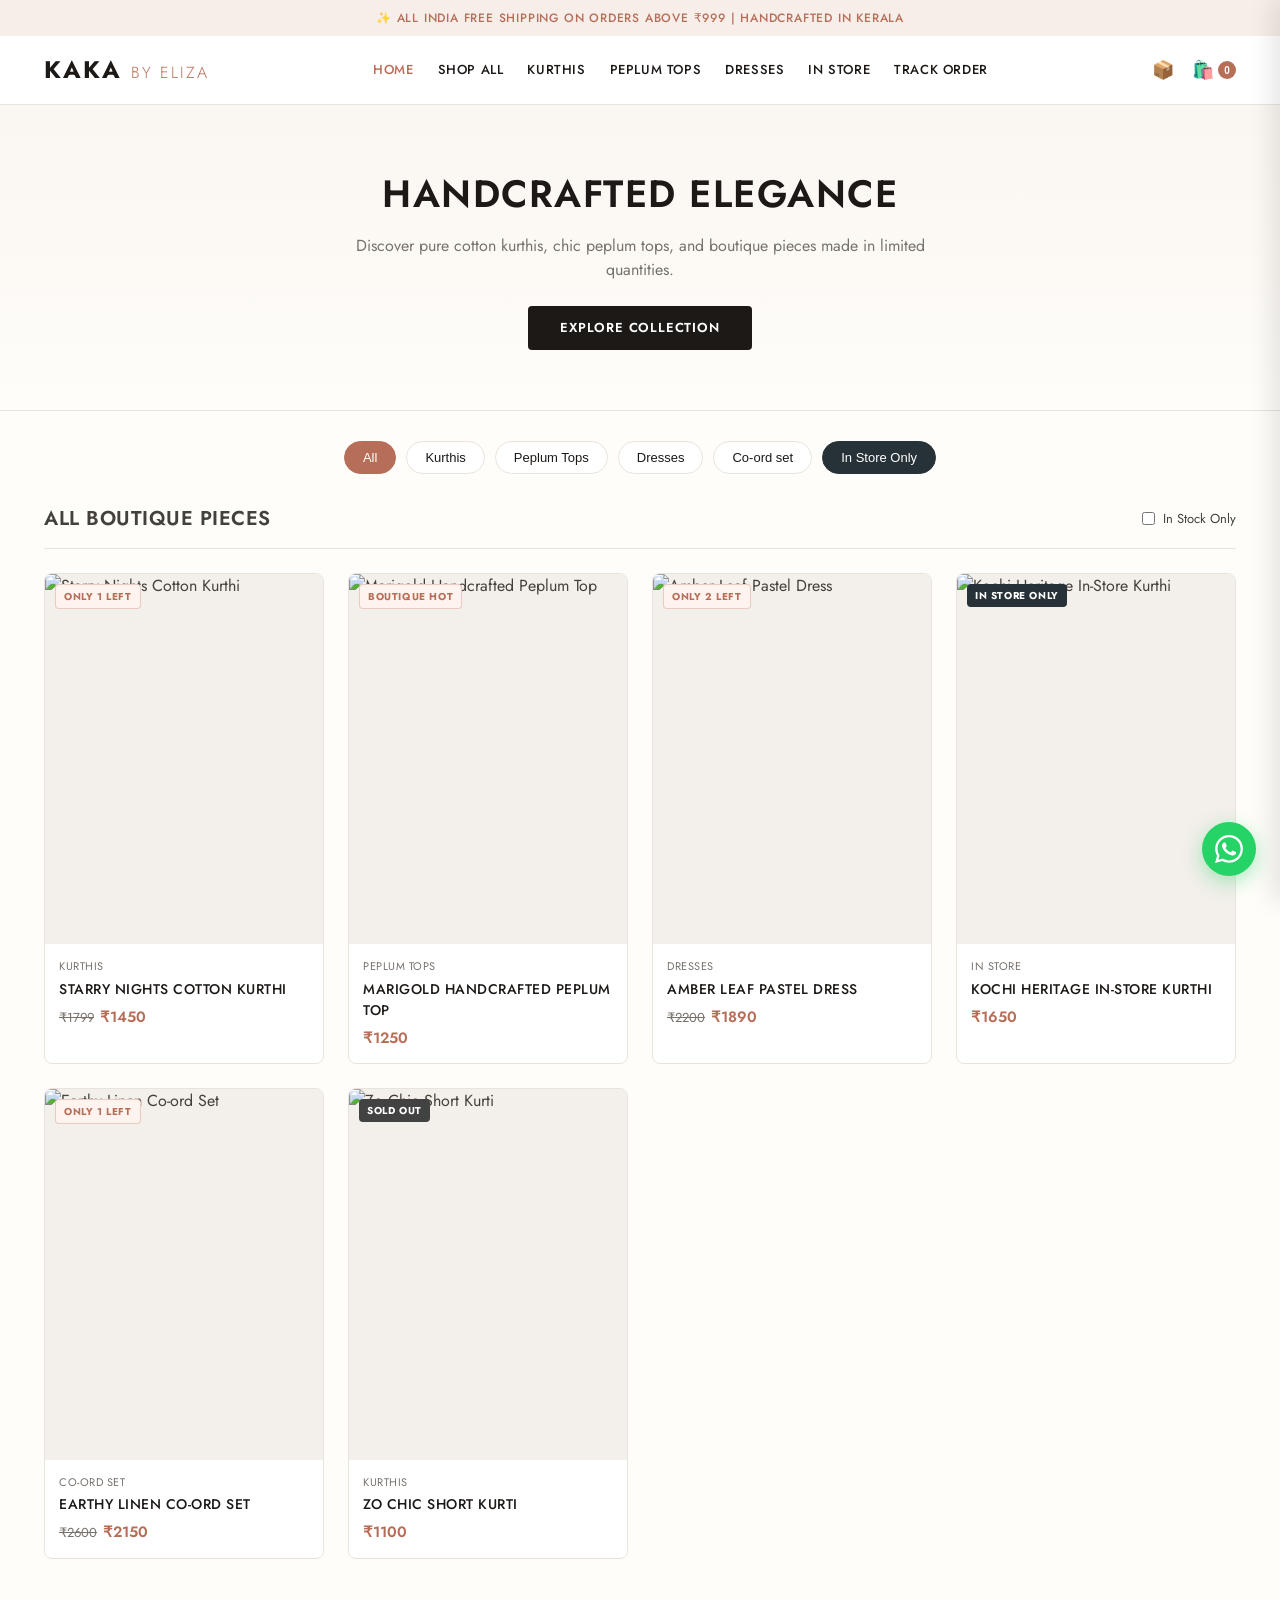
==== demo/index.html @ 5e09b5bc "feat: add complete interactive frontend UI preview (demo/index.html) with stock urgency, variation s" ====
<!DOCTYPE html>
<html lang="en">
<head>
  <meta charset="UTF-8">
  <meta name="viewport" content="width=device-width, initial-scale=1.0">
  <title>Kaka by Eliza Style Boutique — Live Interactive UI Preview</title>
  <link rel="preconnect" href="https://fonts.googleapis.com">
  <link rel="preconnect" href="https://fonts.gstatic.com" crossorigin>
  <link href="https://fonts.googleapis.com/css2?family=Jost:wght@300;400;500;600;700&display=swap" rel="stylesheet">
  <style>
    :root {
      --bg-main: #FFFDF9;
      --bg-sand: #FAF6F2;
      --bg-card: #FFFFFF;
      --text-heading: #1C1917;
      --text-body: #44403C;
      --text-muted: #78716C;
      --accent-clay: #B76E58;
      --accent-hover: #9E5642;
      --accent-soft: #F7EEE9;
      --border: #EAE3DC;
      --urgency-bg: #FEF3EE;
      --urgency-text: #B76E58;
      --radius: 8px;
      --radius-sm: 4px;
      --shadow: 0 4px 16px rgba(0, 0, 0, 0.05);
      --shadow-hover: 0 10px 25px rgba(0, 0, 0, 0.08);
    }

    * {
      box-sizing: border-box;
      margin: 0;
      padding: 0;
    }

    body {
      font-family: 'Jost', -apple-system, sans-serif;
      background-color: var(--bg-main);
      color: var(--text-body);
      -webkit-font-smoothing: antialiased;
      line-height: 1.5;
    }

    /* Top Announcement Bar */
    .announcement-bar {
      background-color: var(--accent-soft);
      color: var(--accent-clay);
      font-size: 12px;
      font-weight: 500;
      text-transform: uppercase;
      letter-spacing: 0.8px;
      text-align: center;
      padding: 9px 16px;
    }

    /* Main Navigation Header */
    header {
      background: #FFFFFF;
      border-bottom: 1px solid var(--border);
      position: sticky;
      top: 0;
      z-index: 100;
    }

    .header-container {
      max-width: 1240px;
      margin: 0 auto;
      padding: 16px 24px;
      display: flex;
      align-items: center;
      justify-content: space-between;
    }

    .brand-logo {
      font-size: 24px;
      font-weight: 700;
      letter-spacing: 2px;
      text-transform: uppercase;
      color: var(--text-heading);
      text-decoration: none;
    }

    .brand-logo span {
      color: var(--accent-clay);
      font-weight: 300;
      font-size: 16px;
    }

    nav.desktop-nav {
      display: flex;
      gap: 24px;
    }

    nav.desktop-nav a {
      text-decoration: none;
      color: var(--text-heading);
      font-size: 13px;
      font-weight: 500;
      text-transform: uppercase;
      letter-spacing: 0.6px;
      transition: color 0.2s ease;
    }

    nav.desktop-nav a:hover, nav.desktop-nav a.active {
      color: var(--accent-clay);
    }

    .header-actions {
      display: flex;
      align-items: center;
      gap: 18px;
    }

    .header-icon-btn {
      background: none;
      border: none;
      cursor: pointer;
      font-size: 18px;
      position: relative;
      color: var(--text-heading);
      display: flex;
      align-items: center;
      gap: 4px;
    }

    .cart-badge {
      background: var(--accent-clay);
      color: #FFF;
      font-size: 10px;
      font-weight: 700;
      width: 18px;
      height: 18px;
      border-radius: 50%;
      display: flex;
      align-items: center;
      justify-content: center;
    }

    /* Hero Banner */
    .hero-banner {
      background: linear-gradient(180deg, #FAF6F2 0%, #FFFDF9 100%);
      padding: 60px 24px;
      text-align: center;
      border-bottom: 1px solid var(--border);
    }

    .hero-banner h1 {
      font-size: 38px;
      font-weight: 600;
      text-transform: uppercase;
      letter-spacing: 1.5px;
      color: var(--text-heading);
      margin-bottom: 12px;
    }

    .hero-banner p {
      font-size: 16px;
      color: var(--text-muted);
      max-width: 600px;
      margin: 0 auto 24px;
    }

    .hero-btn {
      display: inline-block;
      background: var(--text-heading);
      color: #FFF;
      text-decoration: none;
      padding: 12px 32px;
      font-size: 13px;
      font-weight: 600;
      text-transform: uppercase;
      letter-spacing: 0.8px;
      border-radius: var(--radius-sm);
      transition: background 0.2s;
    }

    .hero-btn:hover {
      background: var(--accent-clay);
    }

    /* Category Navigation Pills */
    .category-pills-wrap {
      max-width: 1240px;
      margin: 30px auto 10px;
      padding: 0 24px;
      display: flex;
      gap: 10px;
      justify-content: center;
      flex-wrap: wrap;
    }

    .cat-pill {
      border: 1px solid var(--border);
      background: #FFFFFF;
      padding: 8px 18px;
      border-radius: 999px;
      font-size: 13px;
      font-weight: 500;
      color: var(--text-heading);
      cursor: pointer;
      transition: all 0.2s;
      text-decoration: none;
    }

    .cat-pill:hover, .cat-pill.active {
      background: var(--accent-clay);
      border-color: var(--accent-clay);
      color: #FFFFFF;
    }

    .cat-pill.in-store {
      background: #263238;
      border-color: #263238;
      color: #FFF;
    }

    /* Product Grid Section */
    .shop-section {
      max-width: 1240px;
      margin: 30px auto 60px;
      padding: 0 24px;
    }

    .shop-header {
      display: flex;
      justify-content: space-between;
      align-items: center;
      margin-bottom: 24px;
      border-bottom: 1px solid var(--border);
      padding-bottom: 14px;
    }

    .shop-title {
      font-size: 20px;
      font-weight: 600;
      text-transform: uppercase;
      letter-spacing: 0.5px;
    }

    .filter-instock-toggle {
      display: flex;
      align-items: center;
      gap: 8px;
      font-size: 13px;
      cursor: pointer;
    }

    .product-grid {
      display: grid;
      grid-template-columns: repeat(auto-fill, minmax(260px, 1fr));
      gap: 24px;
    }

    .product-card {
      background: var(--bg-card);
      border: 1px solid var(--border);
      border-radius: var(--radius);
      overflow: hidden;
      transition: transform 0.25s ease, box-shadow 0.25s ease;
      position: relative;
      cursor: pointer;
    }

    .product-card:hover {
      transform: translateY(-4px);
      box-shadow: var(--shadow-hover);
    }

    .product-img-wrap {
      position: relative;
      width: 100%;
      padding-top: 133.33%; /* 3:4 aspect ratio */
      overflow: hidden;
      background: #F3EFEA;
    }

    .product-img {
      position: absolute;
      top: 0;
      left: 0;
      width: 100%;
      height: 100%;
      object-fit: cover;
      transition: opacity 0.3s ease;
    }

    .product-img-hover {
      position: absolute;
      top: 0;
      left: 0;
      width: 100%;
      height: 100%;
      object-fit: cover;
      opacity: 0;
      transition: opacity 0.3s ease;
    }

    .product-card:hover .product-img-hover {
      opacity: 1;
    }

    .card-badge {
      position: absolute;
      top: 10px;
      left: 10px;
      z-index: 5;
      font-size: 10px;
      font-weight: 700;
      text-transform: uppercase;
      letter-spacing: 0.6px;
      padding: 4px 8px;
      border-radius: var(--radius-sm);
    }

    .card-badge.urgency {
      background: var(--urgency-bg);
      color: var(--urgency-text);
      border: 1px solid rgba(183, 110, 88, 0.3);
    }

    .card-badge.in-store {
      background: #263238;
      color: #FFF;
    }

    .card-badge.sold-out {
      background: #424242;
      color: #FFF;
    }

    .product-info {
      padding: 14px;
    }

    .product-category-tag {
      font-size: 11px;
      text-transform: uppercase;
      letter-spacing: 0.5px;
      color: var(--text-muted);
      margin-bottom: 4px;
    }

    .product-title {
      font-size: 14px;
      font-weight: 500;
      text-transform: uppercase;
      letter-spacing: 0.5px;
      color: var(--text-heading);
      margin-bottom: 6px;
    }

    .product-price {
      font-size: 15px;
      font-weight: 600;
      color: var(--accent-clay);
    }

    .product-price del {
      color: var(--text-muted);
      font-size: 13px;
      margin-right: 6px;
      font-weight: 400;
    }

    /* Product Detail Modal (Single Product Showcase) */
    .modal-overlay {
      position: fixed;
      top: 0;
      left: 0;
      right: 0;
      bottom: 0;
      background: rgba(0, 0, 0, 0.5);
      backdrop-filter: blur(3px);
      z-index: 1000;
      display: none;
      align-items: center;
      justify-content: center;
      padding: 20px;
    }

    .modal-overlay.open {
      display: flex;
    }

    .modal-box {
      background: #FFFFFF;
      max-width: 860px;
      width: 100%;
      border-radius: var(--radius);
      overflow: hidden;
      display: grid;
      grid-template-columns: 1fr 1fr;
      box-shadow: 0 20px 40px rgba(0, 0, 0, 0.2);
      position: relative;
      max-height: 90vh;
      overflow-y: auto;
    }

    .modal-close {
      position: absolute;
      top: 14px;
      right: 14px;
      background: rgba(0, 0, 0, 0.05);
      border: none;
      width: 32px;
      height: 32px;
      border-radius: 50%;
      font-size: 18px;
      cursor: pointer;
      display: flex;
      align-items: center;
      justify-content: center;
      z-index: 10;
    }

    .modal-img-col {
      background: #FAF6F2;
      display: flex;
      align-items: center;
      justify-content: center;
    }

    .modal-img-col img {
      width: 100%;
      height: 100%;
      object-fit: cover;
      display: block;
    }

    .modal-details-col {
      padding: 32px 28px;
      display: flex;
      flex-direction: column;
    }

    .modal-title {
      font-size: 22px;
      font-weight: 600;
      text-transform: uppercase;
      letter-spacing: 0.8px;
      margin-bottom: 8px;
    }

    .modal-price {
      font-size: 20px;
      font-weight: 700;
      color: var(--accent-clay);
      margin-bottom: 16px;
    }

    /* The Iconic Stock Urgency Bar */
    .urgency-bar-box {
      background: var(--urgency-bg);
      border: 1px solid rgba(183, 110, 88, 0.3);
      padding: 12px 14px;
      border-radius: var(--radius);
      margin-bottom: 20px;
    }

    .urgency-label {
      display: flex;
      justify-content: space-between;
      font-size: 13px;
      font-weight: 500;
      color: var(--accent-clay);
      margin-bottom: 8px;
    }

    .urgency-track {
      width: 100%;
      height: 6px;
      background: #E8D8D0;
      border-radius: 999px;
      overflow: hidden;
    }

    .urgency-fill {
      height: 100%;
      background: linear-gradient(90deg, #B76E58 0%, #D88972 100%);
      border-radius: 999px;
      transition: width 0.4s ease;
    }

    /* Size Swatch Buttons */
    .swatch-group-label {
      font-size: 12px;
      font-weight: 600;
      text-transform: uppercase;
      letter-spacing: 0.5px;
      margin-bottom: 8px;
    }

    .swatches-wrap {
      display: flex;
      gap: 8px;
      margin-bottom: 24px;
    }

    .swatch-btn {
      min-width: 44px;
      height: 40px;
      padding: 0 10px;
      border: 1px solid var(--border);
      background: #FFF;
      border-radius: var(--radius-sm);
      font-size: 13px;
      font-weight: 500;
      cursor: pointer;
      transition: all 0.2s;
    }

    .swatch-btn:hover {
      border-color: var(--accent-clay);
      color: var(--accent-clay);
    }

    .swatch-btn.selected {
      border-color: var(--accent-clay);
      background: var(--accent-soft);
      color: var(--accent-clay);
      font-weight: 600;
    }

    .swatch-btn.out-stock {
      opacity: 0.35;
      cursor: not-allowed;
      text-decoration: line-through;
      background: #F5F5F5;
    }

    .add-to-cart-cta {
      background: var(--text-heading);
      color: #FFF;
      border: none;
      padding: 14px;
      border-radius: var(--radius-sm);
      font-size: 14px;
      font-weight: 600;
      text-transform: uppercase;
      letter-spacing: 0.8px;
      cursor: pointer;
      transition: background 0.2s;
      width: 100%;
      margin-bottom: 12px;
    }

    .add-to-cart-cta:hover {
      background: var(--accent-clay);
    }

    .add-to-cart-cta:disabled {
      background: #CCC;
      cursor: not-allowed;
    }

    .boutique-perks {
      font-size: 12px;
      color: var(--text-muted);
      line-height: 1.6;
      border-top: 1px solid var(--border);
      padding-top: 14px;
      margin-top: auto;
    }

    /* Slide-Out Mini-Cart Drawer */
    .cart-drawer-overlay {
      position: fixed;
      top: 0;
      left: 0;
      right: 0;
      bottom: 0;
      background: rgba(0, 0, 0, 0.4);
      z-index: 1050;
      display: none;
    }

    .cart-drawer-overlay.open {
      display: block;
    }

    .cart-drawer {
      position: fixed;
      top: 0;
      right: 0;
      width: 100%;
      max-width: 380px;
      height: 100%;
      background: #FFFFFF;
      z-index: 1060;
      transform: translateX(100%);
      transition: transform 0.3s ease;
      display: flex;
      flex-direction: column;
      box-shadow: -8px 0 24px rgba(0, 0, 0, 0.1);
    }

    .cart-drawer.open {
      transform: translateX(0);
    }

    .cart-drawer-header {
      padding: 16px 20px;
      border-bottom: 1px solid var(--border);
      display: flex;
      align-items: center;
      justify-content: space-between;
    }

    .cart-drawer-title {
      font-size: 16px;
      font-weight: 600;
      text-transform: uppercase;
      letter-spacing: 0.5px;
    }

    .free-shipping-drawer-bar {
      background: var(--bg-sand);
      padding: 12px 18px;
      border-bottom: 1px solid var(--border);
      font-size: 12px;
      text-align: center;
    }

    .free-shipping-drawer-bar strong {
      color: var(--accent-clay);
    }

    .free-shipping-track {
      width: 100%;
      height: 5px;
      background: #E4D9D2;
      border-radius: 999px;
      overflow: hidden;
      margin-top: 6px;
    }

    .free-shipping-fill {
      height: 100%;
      background: var(--accent-clay);
      border-radius: 999px;
      transition: width 0.3s ease;
    }

    .cart-drawer-items {
      flex: 1;
      overflow-y: auto;
      padding: 20px;
    }

    .cart-item-card {
      display: flex;
      gap: 14px;
      margin-bottom: 18px;
      padding-bottom: 18px;
      border-bottom: 1px solid var(--border);
    }

    .cart-item-img {
      width: 65px;
      height: 85px;
      object-fit: cover;
      border-radius: var(--radius-sm);
    }

    .cart-item-details {
      flex: 1;
    }

    .cart-item-name {
      font-size: 13px;
      font-weight: 600;
      text-transform: uppercase;
      color: var(--text-heading);
    }

    .cart-item-variant {
      font-size: 12px;
      color: var(--text-muted);
      margin: 2px 0 6px;
    }

    .cart-item-price {
      font-size: 14px;
      font-weight: 600;
      color: var(--accent-clay);
    }

    .cart-drawer-footer {
      padding: 20px;
      border-top: 1px solid var(--border);
      background: #FAF6F2;
    }

    .cart-subtotal-row {
      display: flex;
      justify-content: space-between;
      font-size: 15px;
      font-weight: 600;
      margin-bottom: 14px;
    }

    .checkout-btn {
      width: 100%;
      background: var(--text-heading);
      color: #FFF;
      border: none;
      padding: 14px;
      border-radius: var(--radius-sm);
      font-size: 14px;
      font-weight: 600;
      text-transform: uppercase;
      letter-spacing: 0.8px;
      cursor: pointer;
    }

    .checkout-btn:hover {
      background: var(--accent-clay);
    }

    /* Checkout & Cashfree Modal */
    .checkout-modal-overlay {
      position: fixed;
      top: 0;
      left: 0;
      right: 0;
      bottom: 0;
      background: rgba(0, 0, 0, 0.6);
      z-index: 1100;
      display: none;
      align-items: center;
      justify-content: center;
      padding: 20px;
    }

    .checkout-modal-overlay.open {
      display: flex;
    }

    .checkout-box {
      background: #FFF;
      max-width: 500px;
      width: 100%;
      border-radius: var(--radius);
      padding: 28px;
      box-shadow: 0 20px 40px rgba(0, 0, 0, 0.25);
      position: relative;
    }

    .cashfree-badge {
      display: flex;
      align-items: center;
      gap: 8px;
      padding: 10px 14px;
      background: #FAF6F2;
      border-radius: 6px;
      font-size: 12px;
      margin: 16px 0;
    }

    /* WhatsApp Floating Support */
    .wa-float-btn {
      position: fixed;
      bottom: 24px;
      right: 24px;
      width: 54px;
      height: 54px;
      background: #25D366;
      border-radius: 50%;
      display: flex;
      align-items: center;
      justify-content: center;
      box-shadow: 0 6px 20px rgba(37, 211, 102, 0.4);
      z-index: 999;
      cursor: pointer;
      text-decoration: none;
    }

    @media (max-width: 768px) {
      .modal-box {
        grid-template-columns: 1fr;
      }
      .modal-img-col {
        height: 280px;
      }
    }
  </style>
</head>
<body>

  <!-- Top Announcement Bar -->
  <div class="announcement-bar">
    ✨ All India Free Shipping on Orders Above ₹999 | Handcrafted in Kerala
  </div>

  <!-- Main Navigation Header -->
  <header>
    <div class="header-container">
      <a href="#" class="brand-logo">Kaka <span>by Eliza</span></a>

      <nav class="desktop-nav">
        <a href="#" class="active">Home</a>
        <a href="#shop">Shop All</a>
        <a href="#shop" onclick="filterCategory('Kurthis')">Kurthis</a>
        <a href="#shop" onclick="filterCategory('Peplum Tops')">Peplum Tops</a>
        <a href="#shop" onclick="filterCategory('Dresses')">Dresses</a>
        <a href="#shop" onclick="filterCategory('In Store')">In Store</a>
        <a href="#tracker" onclick="openTrackerModal()">Track Order</a>
      </nav>

      <div class="header-actions">
        <button class="header-icon-btn" onclick="openTrackerModal()" title="Track Order">📦</button>
        <button class="header-icon-btn" onclick="openCartDrawer()" title="Shopping Bag">
          🛍️ <span class="cart-badge" id="cartCount">0</span>
        </button>
      </div>
    </div>
  </header>

  <!-- Hero Section -->
  <section class="hero-banner">
    <h1>Handcrafted Elegance</h1>
    <p>Discover pure cotton kurthis, chic peplum tops, and boutique pieces made in limited quantities.</p>
    <a href="#shop" class="hero-btn">Explore Collection</a>
  </section>

  <!-- Category Pills Filter -->
  <div class="category-pills-wrap">
    <button class="cat-pill active" onclick="filterCategory('All')">All</button>
    <button class="cat-pill" onclick="filterCategory('Kurthis')">Kurthis</button>
    <button class="cat-pill" onclick="filterCategory('Peplum Tops')">Peplum Tops</button>
    <button class="cat-pill" onclick="filterCategory('Dresses')">Dresses</button>
    <button class="cat-pill" onclick="filterCategory('Co-ord set')">Co-ord set</button>
    <button class="cat-pill in-store" onclick="filterCategory('In Store')">In Store Only</button>
  </div>

  <!-- Shop Grid Section -->
  <section class="shop-section" id="shop">
    <div class="shop-header">
      <h2 class="shop-title" id="catalogTitle">All Boutique Pieces</h2>
      <label class="filter-instock-toggle">
        <input type="checkbox" id="inStockFilter" onchange="toggleInStockOnly(this.checked)">
        <span>In Stock Only</span>
      </label>
    </div>

    <div class="product-grid" id="productGrid">
      <!-- Injected dynamically via JavaScript -->
    </div>
  </section>

  <!-- Single Product Showcase Modal -->
  <div class="modal-overlay" id="productModal">
    <div class="modal-box">
      <button class="modal-close" onclick="closeProductModal()">✕</button>
      <div class="modal-img-col">
        <img id="modalImg" src="" alt="Product View">
      </div>
      <div class="modal-details-col">
        <div class="product-category-tag" id="modalCategory">Kurthis</div>
        <h2 class="modal-title" id="modalTitle">Starry Nights Kurthi</h2>
        <div class="modal-price" id="modalPrice">₹1,450</div>

        <!-- Stock Urgency Bar -->
        <div class="urgency-bar-box" id="modalUrgencyBox">
          <div class="urgency-label">
            <span id="urgencyText">🔥 Only 1 left in stock</span>
            <span>Limited Boutique Piece</span>
          </div>
          <div class="urgency-track">
            <div class="urgency-fill" id="urgencyFill" style="width: 20%;"></div>
          </div>
        </div>

        <!-- Size Swatches -->
        <div class="swatch-group-label">Select Size:</div>
        <div class="swatches-wrap" id="swatchList">
          <!-- Swatches injected via JS -->
        </div>

        <button class="add-to-cart-cta" id="modalAddToCartBtn" onclick="handleAddToCartFromModal()">Add to Bag</button>

        <div class="boutique-perks">
          ✓ 100% Handcrafted pure cotton<br>
          ✓ 4–6 business days domestic delivery<br>
          ✓ Real-time in-store & online inventory sync
        </div>
      </div>
    </div>
  </div>

  <!-- Slide-Out Mini-Cart Drawer -->
  <div class="cart-drawer-overlay" id="cartOverlay" onclick="closeCartDrawer()"></div>
  <div class="cart-drawer" id="cartDrawer">
    <div class="cart-drawer-header">
      <span class="cart-drawer-title">Shopping Bag</span>
      <button class="modal-close" style="position:static;" onclick="closeCartDrawer()">✕</button>
    </div>

    <!-- Free Shipping Progress Tracker -->
    <div class="free-shipping-drawer-bar">
      <span id="freeShippingStatus">Add ₹249 more to unlock <strong>FREE Shipping!</strong></span>
      <div class="free-shipping-track">
        <div class="free-shipping-fill" id="freeShippingFill" style="width: 75%;"></div>
      </div>
    </div>

    <div class="cart-drawer-items" id="cartItemList">
      <!-- Cart items injected dynamically -->
    </div>

    <div class="cart-drawer-footer">
      <div class="cart-subtotal-row">
        <span>Subtotal</span>
        <span id="cartSubtotal">₹0</span>
      </div>
      <button class="checkout-btn" onclick="openCheckoutModal()">Proceed to Cashfree Checkout</button>
    </div>
  </div>

  <!-- Checkout Modal (Indian Address + Cashfree UPI) -->
  <div class="checkout-modal-overlay" id="checkoutModal">
    <div class="checkout-box">
      <button class="modal-close" onclick="closeCheckoutModal()">✕</button>
      <h3 style="font-size: 18px; text-transform: uppercase; margin-bottom: 6px;">Express Checkout</h3>
      <p style="font-size: 13px; color: var(--text-muted); margin-bottom: 16px;">Quick delivery to anywhere in India.</p>

      <form id="checkoutForm" onsubmit="simulateCashfreePayment(event)">
        <div style="margin-bottom: 12px;">
          <label style="font-size: 12px; font-weight: 600; display: block; margin-bottom: 4px;">Full Name *</label>
          <input type="text" required placeholder="e.g. Ananya Nair" style="width: 100%; padding: 10px; border: 1px solid var(--border); border-radius: 4px;">
        </div>

        <div style="margin-bottom: 12px;">
          <label style="font-size: 12px; font-weight: 600; display: block; margin-bottom: 4px;">Mobile Number (for WhatsApp delivery updates) *</label>
          <input type="tel" required pattern="[0-9]{10}" placeholder="10-digit mobile number" style="width: 100%; padding: 10px; border: 1px solid var(--border); border-radius: 4px;">
        </div>

        <div style="display: grid; grid-template-columns: 2fr 1fr; gap: 10px; margin-bottom: 12px;">
          <div>
            <label style="font-size: 12px; font-weight: 600; display: block; margin-bottom: 4px;">City / District *</label>
            <input type="text" required placeholder="Kochi" style="width: 100%; padding: 10px; border: 1px solid var(--border); border-radius: 4px;">
          </div>
          <div>
            <label style="font-size: 12px; font-weight: 600; display: block; margin-bottom: 4px;">PIN Code *</label>
            <input type="text" required pattern="[0-9]{6}" placeholder="682001" style="width: 100%; padding: 10px; border: 1px solid var(--border); border-radius: 4px;">
          </div>
        </div>

        <div class="cashfree-badge">
          <span>🔒</span>
          <span><strong>Cashfree Payments:</strong> Instant UPI (GPay, PhonePe, Paytm), Cards & NetBanking.</span>
        </div>

        <button type="submit" class="checkout-btn" style="background: #2E7D32;" id="payBtn">Pay with UPI / Cashfree</button>
      </form>
    </div>
  </div>

  <!-- Self-Service Order Tracking Modal -->
  <div class="checkout-modal-overlay" id="trackerModal">
    <div class="checkout-box" style="max-width: 560px;">
      <button class="modal-close" onclick="closeTrackerModal()">✕</button>
      <h3 style="font-size: 18px; text-transform: uppercase; margin-bottom: 6px;">Track Boutique Order</h3>
      <p style="font-size: 13px; color: var(--text-muted); margin-bottom: 16px;">Check the live status of your order.</p>

      <div style="display: flex; gap: 10px; margin-bottom: 18px;">
        <input type="text" id="trackInput" placeholder="Enter Order ID (e.g. #5774)" value="#5774" style="flex: 1; padding: 10px; border: 1px solid var(--border); border-radius: 4px;">
        <button type="button" class="hero-btn" style="padding: 10px 18px;" onclick="simulateTrack()">Track</button>
      </div>

      <div id="trackResult" style="border-top: 1px solid var(--border); padding-top: 16px;">
        <div style="display: flex; justify-content: space-between; margin-bottom: 14px;">
          <strong>Order #5774 (Amber Leaf Kurthi)</strong>
          <span style="font-size: 12px; font-weight: 700; color: #B76E58; background: #F7EEE9; padding: 3px 8px; border-radius: 999px;">Dispatched</span>
        </div>

        <div style="display: flex; justify-content: space-between; text-align: center; margin: 20px 0;">
          <div><div style="width: 24px; height: 24px; border-radius: 50%; background: #2E7D32; color: #FFF; margin: 0 auto 4px; font-size: 12px; display: flex; align-items: center; justify-content: center;">✓</div><span style="font-size: 11px;">Placed</span></div>
          <div><div style="width: 24px; height: 24px; border-radius: 50%; background: #2E7D32; color: #FFF; margin: 0 auto 4px; font-size: 12px; display: flex; align-items: center; justify-content: center;">✓</div><span style="font-size: 11px;">Packed</span></div>
          <div><div style="width: 24px; height: 24px; border-radius: 50%; background: #B76E58; color: #FFF; margin: 0 auto 4px; font-size: 12px; display: flex; align-items: center; justify-content: center;">3</div><span style="font-size: 11px; font-weight: 600;">In Transit</span></div>
          <div><div style="width: 24px; height: 24px; border-radius: 50%; background: #DDD; color: #888; margin: 0 auto 4px; font-size: 12px; display: flex; align-items: center; justify-content: center;">4</div><span style="font-size: 11px;">Delivered</span></div>
        </div>

        <div style="font-size: 13px; background: #FAF6F2; padding: 12px; border-radius: 4px;">
          🚚 <strong>Courier:</strong> Delhivery Air Express<br>
          📍 <strong>Expected Arrival:</strong> Within 2 days
        </div>
      </div>
    </div>
  </div>

  <!-- Floating WhatsApp Customer Chat Button -->
  <a href="https://wa.me/919876543210?text=Hello%20Kaka%20by%20Eliza%2C%20I%20have%20an%20inquiry%20regarding%20your%20boutique%20collection" target="_blank" class="wa-float-btn" title="Chat on WhatsApp">
    <svg width="28" height="28" viewBox="0 0 24 24" fill="#FFFFFF">
      <path d="M.057 24l1.687-6.163c-1.041-1.804-1.588-3.849-1.587-5.946.003-6.556 5.338-11.891 11.893-11.891 3.181.001 6.167 1.24 8.413 3.488 2.245 2.248 3.481 5.236 3.48 8.414-.003 6.557-5.338 11.892-11.893 11.892-1.99-.001-3.951-.5-5.688-1.448l-6.305 1.654zm6.597-3.807c1.676.995 3.276 1.591 5.392 1.592 5.448 0 9.886-4.434 9.889-9.885.002-5.462-4.415-9.89-9.881-9.892-5.452 0-9.887 4.434-9.889 9.884-.001 2.225.651 3.891 1.746 5.634l-.999 3.648 3.742-.981zm11.387-5.464c-.074-.124-.272-.198-.57-.347-.297-.149-1.758-.868-2.031-.967-.272-.099-.47-.149-.669.149-.198.297-.768.967-.941 1.165-.173.198-.347.223-.644.074-.297-.149-1.255-.462-2.39-1.475-.883-.788-1.48-1.761-1.653-2.059-.173-.297-.018-.458.13-.606.134-.133.297-.347.446-.521.151-.172.2-.296.3-.495.099-.198.05-.372-.025-.521-.075-.148-.669-1.611-.916-2.206-.242-.579-.487-.501-.669-.51l-.57-.01c-.198 0-.52.074-.792.372s-1.04 1.016-1.04 2.479 1.065 2.876 1.213 3.074c.149.198 2.095 3.2 5.076 4.487.709.306 1.263.489 1.694.626.712.226 1.36.194 1.872.118.571-.085 1.758-.719 2.006-1.413.248-.695.248-1.29.173-1.414z"/>
    </svg>
  </a>

  <!-- Frontend Logic & State Script -->
  <script>
    // Boutique Catalog Products Database
    const products = [
      {
        id: 1,
        title: "Starry Nights Cotton Kurthi",
        category: "Kurthis",
        price: 1450,
        originalPrice: 1799,
        img: "https://images.unsplash.com/photo-1583391733956-3750e0ff4e8b?auto=format&fit=crop&w=700&q=80",
        hoverImg: "https://images.unsplash.com/photo-1610030469983-98e550d6193c?auto=format&fit=crop&w=700&q=80",
        badge: "Only 1 Left",
        badgeType: "urgency",
        variations: [
          { size: "S", stock: 1 },
          { size: "M", stock: 2 },
          { size: "L", stock: 0 },
          { size: "XL", stock: 1 }
        ]
      },
      {
        id: 2,
        title: "Marigold Handcrafted Peplum Top",
        category: "Peplum Tops",
        price: 1250,
        originalPrice: null,
        img: "https://images.unsplash.com/photo-1602810318383-e386cc2a3ccf?auto=format&fit=crop&w=700&q=80",
        hoverImg: "https://images.unsplash.com/photo-1594633312681-425c7b97ccd1?auto=format&fit=crop&w=700&q=80",
        badge: "Boutique Hot",
        badgeType: "urgency",
        variations: [
          { size: "XS", stock: 2 },
          { size: "S", stock: 1 },
          { size: "M", stock: 0 },
          { size: "L", stock: 3 }
        ]
      },
      {
        id: 3,
        title: "Amber Leaf Pastel Dress",
        category: "Dresses",
        price: 1890,
        originalPrice: 2200,
        img: "https://images.unsplash.com/photo-1572804013309-59a88b7e92f1?auto=format&fit=crop&w=700&q=80",
        hoverImg: "https://images.unsplash.com/photo-1515372039744-b8f02a3ae446?auto=format&fit=crop&w=700&q=80",
        badge: "Only 2 Left",
        badgeType: "urgency",
        variations: [
          { size: "S", stock: 0 },
          { size: "M", stock: 1 },
          { size: "L", stock: 2 }
        ]
      },
      {
        id: 4,
        title: "Kochi Heritage In-Store Kurthi",
        category: "In Store",
        price: 1650,
        originalPrice: null,
        img: "https://images.unsplash.com/photo-1564584217132-2271feaeb3c5?auto=format&fit=crop&w=700&q=80",
        hoverImg: "https://images.unsplash.com/photo-1509631179647-0177331693ae?auto=format&fit=crop&w=700&q=80",
        badge: "In Store Only",
        badgeType: "in-store",
        variations: [
          { size: "M", stock: 1 },
          { size: "L", stock: 1 }
        ]
      },
      {
        id: 5,
        title: "Earthy Linen Co-ord Set",
        category: "Co-ord set",
        price: 2150,
        originalPrice: 2600,
        img: "https://images.unsplash.com/photo-1525507119028-ed4c629a60a3?auto=format&fit=crop&w=700&q=80",
        hoverImg: "https://images.unsplash.com/photo-1550614000-4895a10e1bfd?auto=format&fit=crop&w=700&q=80",
        badge: "Only 1 Left",
        badgeType: "urgency",
        variations: [
          { size: "S", stock: 1 },
          { size: "M", stock: 0 }
        ]
      },
      {
        id: 6,
        title: "Zo Chic Short Kurti",
        category: "Kurthis",
        price: 1100,
        originalPrice: null,
        img: "https://images.unsplash.com/photo-1496747611176-843222e1e57c?auto=format&fit=crop&w=700&q=80",
        hoverImg: "https://images.unsplash.com/photo-1512436991641-6745cdb1723f?auto=format&fit=crop&w=700&q=80",
        badge: "Sold Out",
        badgeType: "sold-out",
        variations: [
          { size: "S", stock: 0 },
          { size: "M", stock: 0 },
          { size: "L", stock: 0 }
        ]
      }
    ];

    let currentCategory = 'All';
    let filterInStockOnly = false;
    let selectedProduct = null;
    let selectedSize = null;
    let cart = [];

    // Render Product Cards
    function renderProducts() {
      const grid = document.getElementById('productGrid');
      grid.innerHTML = '';

      const filtered = products.filter(p => {
        const matchesCat = (currentCategory === 'All') || (p.category === currentCategory);
        const hasStock = p.variations.some(v => v.stock > 0);
        if (filterInStockOnly && !hasStock) return false;
        return matchesCat;
      });

      filtered.forEach(p => {
        const card = document.createElement('div');
        card.className = 'product-card';
        card.onclick = () => openProductModal(p.id);

        let badgeHtml = '';
        if (p.badge) {
          badgeHtml = `<span class="card-badge ${p.badgeType}">${p.badge}</span>`;
        }

        const priceHtml = p.originalPrice 
          ? `<del>₹${p.originalPrice}</del>₹${p.price}` 
          : `₹${p.price}`;

        card.innerHTML = `
          ${badgeHtml}
          <div class="product-img-wrap">
            <img class="product-img" src="${p.img}" alt="${p.title}">
            <img class="product-img-hover" src="${p.hoverImg}" alt="${p.title}">
          </div>
          <div class="product-info">
            <div class="product-category-tag">${p.category}</div>
            <div class="product-title">${p.title}</div>
            <div class="product-price">${priceHtml}</div>
          </div>
        `;
        grid.appendChild(card);
      });
    }

    // Category Filter Handler
    function filterCategory(cat) {
      currentCategory = cat;
      document.querySelectorAll('.cat-pill').forEach(btn => {
        btn.classList.toggle('active', btn.textContent === cat);
      });
      document.getElementById('catalogTitle').textContent = cat === 'All' ? 'All Boutique Pieces' : cat;
      renderProducts();
    }

    // In Stock Only Toggle
    function toggleInStockOnly(checked) {
      filterInStockOnly = checked;
      renderProducts();
    }

    // Open Product Detail Modal
    function openProductModal(id) {
      selectedProduct = products.find(p => p.id === id);
      if (!selectedProduct) return;

      document.getElementById('modalImg').src = selectedProduct.img;
      document.getElementById('modalCategory').textContent = selectedProduct.category;
      document.getElementById('modalTitle').textContent = selectedProduct.title;
      document.getElementById('modalPrice').textContent = '₹' + selectedProduct.price;

      // Render Swatches
      const swatchContainer = document.getElementById('swatchList');
      swatchContainer.innerHTML = '';
      selectedSize = null;

      selectedProduct.variations.forEach(v => {
        const btn = document.createElement('button');
        btn.className = 'swatch-btn' + (v.stock === 0 ? ' out-stock' : '');
        btn.textContent = v.size;
        btn.onclick = () => selectSizeSwatch(v);
        swatchContainer.appendChild(btn);
      });

      // Select first available size by default
      const firstAvailable = selectedProduct.variations.find(v => v.stock > 0);
      if (firstAvailable) {
        selectSizeSwatch(firstAvailable);
      } else {
        updateUrgencyBar(0);
        document.getElementById('modalAddToCartBtn').disabled = true;
        document.getElementById('modalAddToCartBtn').textContent = 'Sold Out';
      }

      document.getElementById('productModal').classList.add('open');
    }

    function selectSizeSwatch(v) {
      selectedSize = v;
      document.querySelectorAll('.swatch-btn').forEach(btn => {
        btn.classList.toggle('selected', btn.textContent === v.size);
      });

      updateUrgencyBar(v.stock);

      const btn = document.getElementById('modalAddToCartBtn');
      if (v.stock === 0) {
        btn.disabled = true;
        btn.textContent = 'Sold Out in this Size';
      } else {
        btn.disabled = false;
        btn.textContent = 'Add to Bag';
      }
    }

    // Dynamic Urgency Bar Calculation
    function updateUrgencyBar(stock) {
      const urgencyText = document.getElementById('urgencyText');
      const urgencyFill = document.getElementById('urgencyFill');

      if (stock === 0) {
        urgencyText.innerHTML = '⚠️ <strong>Sold Out</strong> in this size';
        urgencyFill.style.width = '0%';
        urgencyFill.style.background = '#9E9E9E';
      } else if (stock <= 5) {
        urgencyText.innerHTML = `🔥 Only <strong>${stock}</strong> left in stock`;
        const pct = Math.min(100, Math.max(20, (stock / 10) * 100));
        urgencyFill.style.width = pct + '%';
        urgencyFill.style.background = 'linear-gradient(90deg, #B76E58 0%, #D88972 100%)';
      } else {
        urgencyText.innerHTML = '✅ <strong>In Stock</strong> & Ready for Dispatch';
        urgencyFill.style.width = '100%';
        urgencyFill.style.background = '#2E7D32';
      }
    }

    function closeProductModal() {
      document.getElementById('productModal').classList.remove('open');
    }

    // Cart Handlers
    function handleAddToCartFromModal() {
      if (!selectedProduct || !selectedSize || selectedSize.stock === 0) return;

      cart.push({
        id: selectedProduct.id,
        title: selectedProduct.title,
        price: selectedProduct.price,
        size: selectedSize.size,
        img: selectedProduct.img
      });

      closeProductModal();
      updateCartUI();
      openCartDrawer();
    }

    function updateCartUI() {
      document.getElementById('cartCount').textContent = cart.length;

      const list = document.getElementById('cartItemList');
      list.innerHTML = '';

      let subtotal = 0;

      cart.forEach((item, index) => {
        subtotal += item.price;
        const row = document.createElement('div');
        row.className = 'cart-item-card';
        row.innerHTML = `
          <img class="cart-item-img" src="${item.img}" alt="${item.title}">
          <div class="cart-item-details">
            <div class="cart-item-name">${item.title}</div>
            <div class="cart-item-variant">Size: <strong>${item.size}</strong></div>
            <div class="cart-item-price">₹${item.price}</div>
          </div>
          <button onclick="removeFromCart(${index})" style="background:none;border:none;color:#999;cursor:pointer;font-size:16px;">✕</button>
        `;
        list.appendChild(row);
      });

      document.getElementById('cartSubtotal').textContent = '₹' + subtotal;

      // Free Shipping Threshold Progress (₹999)
      const threshold = 999;
      const status = document.getElementById('freeShippingStatus');
      const fill = document.getElementById('freeShippingFill');

      if (subtotal >= threshold) {
        status.innerHTML = '🎉 You unlocked <strong>FREE Shipping!</strong>';
        fill.style.width = '100%';
      } else {
        const remaining = threshold - subtotal;
        const pct = Math.min(100, Math.max(10, (subtotal / threshold) * 100));
        status.innerHTML = `Add <strong>₹${remaining}</strong> more to unlock <strong>FREE Shipping!</strong>`;
        fill.style.width = pct + '%';
      }
    }

    function removeFromCart(index) {
      cart.splice(index, 1);
      updateCartUI();
    }

    function openCartDrawer() {
      document.getElementById('cartOverlay').classList.add('open');
      document.getElementById('cartDrawer').classList.add('open');
    }

    function closeCartDrawer() {
      document.getElementById('cartOverlay').classList.remove('open');
      document.getElementById('cartDrawer').classList.remove('open');
    }

    // Checkout Modal
    function openCheckoutModal() {
      if (cart.length === 0) {
        alert("Your bag is empty! Please add a piece to checkout.");
        return;
      }
      closeCartDrawer();
      document.getElementById('checkoutModal').classList.add('open');
    }

    function closeCheckoutModal() {
      document.getElementById('checkoutModal').classList.remove('open');
    }

    function simulateCashfreePayment(e) {
      e.preventDefault();
      const btn = document.getElementById('payBtn');
      btn.textContent = 'Redirecting to Cashfree UPI SDK...';
      btn.disabled = true;

      setTimeout(() => {
        alert("Payment Captured via Cashfree Sandbox! Order #5778 placed successfully.\nConfirmation SMS & WhatsApp updates dispatched!");
        cart = [];
        updateCartUI();
        closeCheckoutModal();
        btn.textContent = 'Pay with UPI / Cashfree';
        btn.disabled = false;
      }, 1500);
    }

    // Order Tracker
    function openTrackerModal() {
      document.getElementById('trackerModal').classList.add('open');
    }

    function closeTrackerModal() {
      document.getElementById('trackerModal').classList.remove('open');
    }

    function simulateTrack() {
      document.getElementById('trackResult').style.display = 'block';
    }

    // Initialize Page
    renderProducts();
  </script>
</body>
</html>
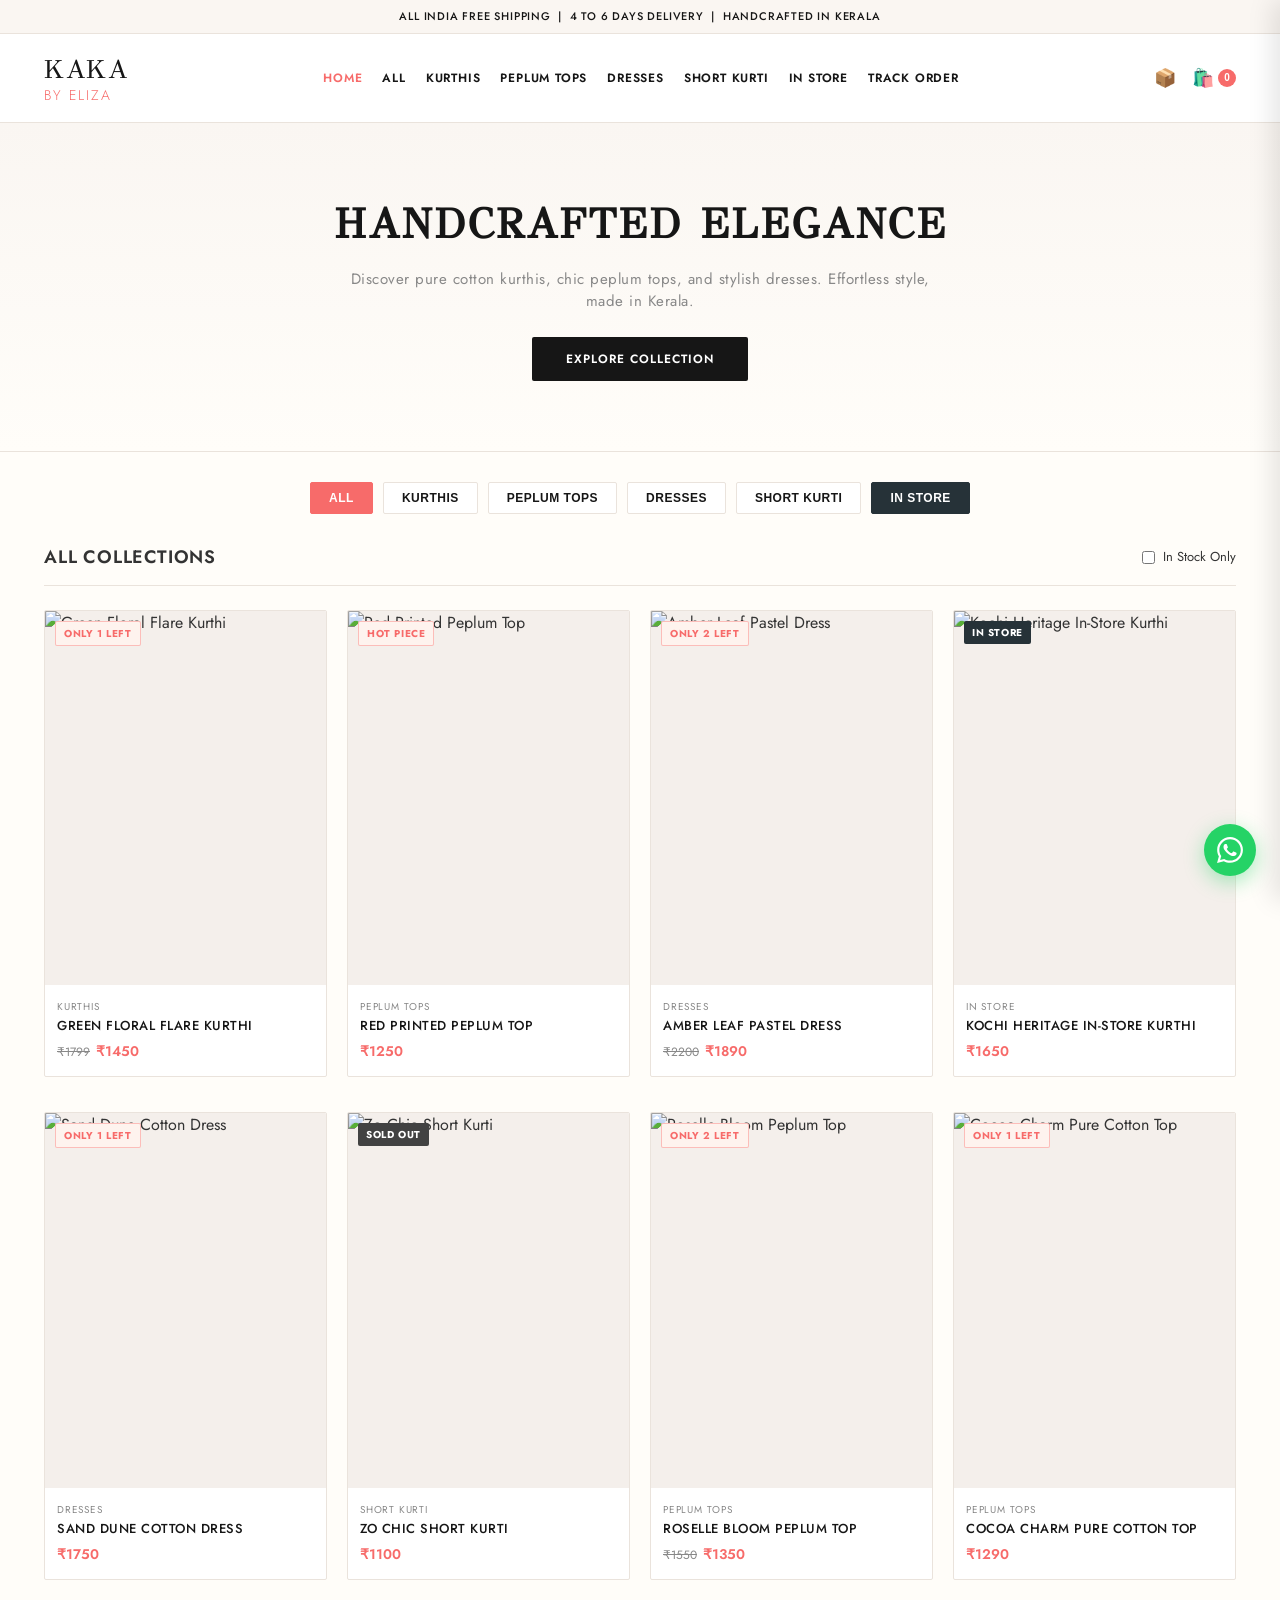
==== commit 017f81b7: "feat: apply exact extracted design tokens from kakabyeliza.com and implement Step 3 custom_stock_urg" ====
--- a/demo/index.html
+++ b/demo/index.html
@@ -3,28 +3,31 @@
 <head>
   <meta charset="UTF-8">
   <meta name="viewport" content="width=device-width, initial-scale=1.0">
-  <title>Kaka by Eliza Style Boutique — Live Interactive UI Preview</title>
+  <title>Kaka by Eliza — Exact Design System & Boutique Showcase</title>
   <link rel="preconnect" href="https://fonts.googleapis.com">
   <link rel="preconnect" href="https://fonts.gstatic.com" crossorigin>
-  <link href="https://fonts.googleapis.com/css2?family=Jost:wght@300;400;500;600;700&display=swap" rel="stylesheet">
+  <link href="https://fonts.googleapis.com/css2?family=GFS+Didot&family=Jost:wght@300;400;500;600;700&display=swap" rel="stylesheet">
   <style>
+    /* ==========================================================================
+       Design Tokens Extracted Directly from https://kakabyeliza.com
+       ========================================================================== */
     :root {
-      --bg-main: #FFFDF9;
-      --bg-sand: #FAF6F2;
-      --bg-card: #FFFFFF;
-      --text-heading: #1C1917;
-      --text-body: #44403C;
-      --text-muted: #78716C;
-      --accent-clay: #B76E58;
-      --accent-hover: #9E5642;
-      --accent-soft: #F7EEE9;
-      --border: #EAE3DC;
-      --urgency-bg: #FEF3EE;
-      --urgency-text: #B76E58;
-      --radius: 8px;
-      --radius-sm: 4px;
-      --shadow: 0 4px 16px rgba(0, 0, 0, 0.05);
-      --shadow-hover: 0 10px 25px rgba(0, 0, 0, 0.08);
+      --font-primary: 'Jost', -apple-system, BlinkMacSystemFont, "Segoe UI", Roboto, sans-serif;
+      --font-accent: 'GFS Didot', 'Times New Roman', serif;
+
+      --color-primary: #f76b6a;        /* Exact Kaka by Eliza Primary Coral Accent */
+      --color-dark: #161616;           /* Exact Kaka by Eliza Button & Heading Black */
+      --color-dark-hover: #141414;
+      --color-body: #333333;
+      --color-muted: #888888;
+      --bg-main: #FFFDF9;              /* Warm off-white canvas */
+      --bg-sand: #FAF6F2;              /* Section & banner sand */
+      --bg-bar-track: #EBEBEC;         /* Exact progress bar track */
+      --border-color: #EAE3DC;
+
+      --grid-gap-desktop: 35px 20px;   /* Exact desktop grid gap */
+      --grid-gap-mobile: 20px 15px;    /* Exact mobile grid gap */
+      --radius: 2px;                   /* Exact subtle 2px radius */
     }
 
     * {
@@ -34,29 +37,30 @@
     }
 
     body {
-      font-family: 'Jost', -apple-system, sans-serif;
+      font-family: var(--font-primary);
       background-color: var(--bg-main);
-      color: var(--text-body);
+      color: var(--color-body);
       -webkit-font-smoothing: antialiased;
       line-height: 1.5;
     }
 
     /* Top Announcement Bar */
     .announcement-bar {
-      background-color: var(--accent-soft);
-      color: var(--accent-clay);
-      font-size: 12px;
+      background-color: var(--bg-sand);
+      color: var(--color-dark);
+      font-size: 11px;
       font-weight: 500;
       text-transform: uppercase;
       letter-spacing: 0.8px;
       text-align: center;
-      padding: 9px 16px;
-    }
-
-    /* Main Navigation Header */
+      padding: 8px 16px;
+      border-bottom: 1px solid var(--border-color);
+    }
+
+    /* Main Header */
     header {
       background: #FFFFFF;
-      border-bottom: 1px solid var(--border);
+      border-bottom: 1px solid var(--border-color);
       position: sticky;
       top: 0;
       z-index: 100;
@@ -72,43 +76,48 @@
     }
 
     .brand-logo {
-      font-size: 24px;
-      font-weight: 700;
+      font-family: var(--font-accent);
+      font-size: 26px;
+      letter-spacing: 1.5px;
+      text-transform: uppercase;
+      color: var(--color-dark);
+      text-decoration: none;
+    }
+
+    .brand-logo span {
+      font-family: var(--font-primary);
+      color: var(--color-primary);
+      font-size: 14px;
       letter-spacing: 2px;
-      text-transform: uppercase;
-      color: var(--text-heading);
-      text-decoration: none;
-    }
-
-    .brand-logo span {
-      color: var(--accent-clay);
       font-weight: 300;
-      font-size: 16px;
+      display: block;
+      margin-top: -4px;
     }
 
     nav.desktop-nav {
       display: flex;
-      gap: 24px;
+      gap: 20px;
+      flex-wrap: wrap;
     }
 
     nav.desktop-nav a {
       text-decoration: none;
-      color: var(--text-heading);
-      font-size: 13px;
-      font-weight: 500;
-      text-transform: uppercase;
-      letter-spacing: 0.6px;
+      color: var(--color-dark);
+      font-size: 12px;
+      font-weight: 600;
+      text-transform: uppercase;
+      letter-spacing: 0.8px;
       transition: color 0.2s ease;
     }
 
     nav.desktop-nav a:hover, nav.desktop-nav a.active {
-      color: var(--accent-clay);
+      color: var(--color-primary);
     }
 
     .header-actions {
       display: flex;
       align-items: center;
-      gap: 18px;
+      gap: 16px;
     }
 
     .header-icon-btn {
@@ -116,15 +125,14 @@
       border: none;
       cursor: pointer;
       font-size: 18px;
-      position: relative;
-      color: var(--text-heading);
+      color: var(--color-dark);
       display: flex;
       align-items: center;
       gap: 4px;
     }
 
     .cart-badge {
-      background: var(--accent-clay);
+      background: var(--color-primary);
       color: #FFF;
       font-size: 10px;
       font-weight: 700;
@@ -139,46 +147,47 @@
     /* Hero Banner */
     .hero-banner {
       background: linear-gradient(180deg, #FAF6F2 0%, #FFFDF9 100%);
-      padding: 60px 24px;
+      padding: 70px 24px;
       text-align: center;
-      border-bottom: 1px solid var(--border);
+      border-bottom: 1px solid var(--border-color);
     }
 
     .hero-banner h1 {
-      font-size: 38px;
-      font-weight: 600;
-      text-transform: uppercase;
-      letter-spacing: 1.5px;
-      color: var(--text-heading);
+      font-family: var(--font-accent);
+      font-size: 42px;
+      letter-spacing: 2px;
+      text-transform: uppercase;
+      color: var(--color-dark);
       margin-bottom: 12px;
     }
 
     .hero-banner p {
-      font-size: 16px;
-      color: var(--text-muted);
+      font-size: 15px;
+      color: var(--color-muted);
       max-width: 600px;
       margin: 0 auto 24px;
+      letter-spacing: 0.5px;
     }
 
     .hero-btn {
       display: inline-block;
-      background: var(--text-heading);
+      background: var(--color-dark);
       color: #FFF;
       text-decoration: none;
-      padding: 12px 32px;
-      font-size: 13px;
+      padding: 13px 34px;
+      font-size: 12px;
       font-weight: 600;
       text-transform: uppercase;
-      letter-spacing: 0.8px;
-      border-radius: var(--radius-sm);
+      letter-spacing: 1px;
+      border-radius: var(--radius);
       transition: background 0.2s;
     }
 
     .hero-btn:hover {
-      background: var(--accent-clay);
-    }
-
-    /* Category Navigation Pills */
+      background: var(--color-dark-hover);
+    }
+
+    /* Category Navigation Pills (Matching Kaka by Eliza Collections) */
     .category-pills-wrap {
       max-width: 1240px;
       margin: 30px auto 10px;
@@ -190,21 +199,23 @@
     }
 
     .cat-pill {
-      border: 1px solid var(--border);
+      border: 1px solid var(--border-color);
       background: #FFFFFF;
       padding: 8px 18px;
-      border-radius: 999px;
-      font-size: 13px;
-      font-weight: 500;
-      color: var(--text-heading);
+      border-radius: var(--radius);
+      font-size: 12px;
+      font-weight: 600;
+      text-transform: uppercase;
+      letter-spacing: 0.5px;
+      color: var(--color-dark);
       cursor: pointer;
       transition: all 0.2s;
       text-decoration: none;
     }
 
     .cat-pill:hover, .cat-pill.active {
-      background: var(--accent-clay);
-      border-color: var(--accent-clay);
+      background: var(--color-primary);
+      border-color: var(--color-primary);
       color: #FFFFFF;
     }
 
@@ -214,10 +225,10 @@
       color: #FFF;
     }
 
-    /* Product Grid Section */
+    /* Product Grid Section (Exact 4 Columns & 35px 20px gap) */
     .shop-section {
       max-width: 1240px;
-      margin: 30px auto 60px;
+      margin: 30px auto 70px;
       padding: 0 24px;
     }
 
@@ -226,15 +237,15 @@
       justify-content: space-between;
       align-items: center;
       margin-bottom: 24px;
-      border-bottom: 1px solid var(--border);
+      border-bottom: 1px solid var(--border-color);
       padding-bottom: 14px;
     }
 
     .shop-title {
-      font-size: 20px;
+      font-size: 18px;
       font-weight: 600;
       text-transform: uppercase;
-      letter-spacing: 0.5px;
+      letter-spacing: 0.8px;
     }
 
     .filter-instock-toggle {
@@ -247,31 +258,46 @@
 
     .product-grid {
       display: grid;
-      grid-template-columns: repeat(auto-fill, minmax(260px, 1fr));
-      gap: 24px;
+      grid-template-columns: repeat(4, 1fr);
+      gap: var(--grid-gap-desktop);
+    }
+
+    @media (max-width: 991px) {
+      .product-grid {
+        grid-template-columns: repeat(3, 1fr);
+      }
+    }
+
+    @media (max-width: 768px) {
+      .product-grid {
+        grid-template-columns: repeat(2, 1fr);
+        gap: var(--grid-gap-mobile);
+      }
     }
 
     .product-card {
-      background: var(--bg-card);
-      border: 1px solid var(--border);
+      background: #FFFFFF;
+      border: 1px solid var(--border-color);
       border-radius: var(--radius);
       overflow: hidden;
       transition: transform 0.25s ease, box-shadow 0.25s ease;
       position: relative;
       cursor: pointer;
+      display: flex;
+      flex-direction: column;
     }
 
     .product-card:hover {
       transform: translateY(-4px);
-      box-shadow: var(--shadow-hover);
+      box-shadow: 0 8px 24px rgba(0, 0, 0, 0.08);
     }
 
     .product-img-wrap {
       position: relative;
       width: 100%;
-      padding-top: 133.33%; /* 3:4 aspect ratio */
+      padding-top: 133.33%; /* 3:4 portrait ratio */
       overflow: hidden;
-      background: #F3EFEA;
+      background: #F4EFEB;
     }
 
     .product-img {
@@ -309,13 +335,13 @@
       text-transform: uppercase;
       letter-spacing: 0.6px;
       padding: 4px 8px;
-      border-radius: var(--radius-sm);
+      border-radius: var(--radius);
     }
 
     .card-badge.urgency {
-      background: var(--urgency-bg);
-      color: var(--urgency-text);
-      border: 1px solid rgba(183, 110, 88, 0.3);
+      background: #FEF3EE;
+      color: var(--color-primary);
+      border: 1px solid rgba(247, 107, 106, 0.4);
     }
 
     .card-badge.in-store {
@@ -329,35 +355,40 @@
     }
 
     .product-info {
-      padding: 14px;
+      padding: 14px 12px;
+      display: flex;
+      flex-direction: column;
+      flex: 1;
     }
 
     .product-category-tag {
-      font-size: 11px;
+      font-size: 10px;
+      text-transform: uppercase;
+      letter-spacing: 0.8px;
+      color: var(--color-muted);
+      margin-bottom: 4px;
+    }
+
+    .product-title {
+      font-size: 13px;
+      font-weight: 500;
       text-transform: uppercase;
       letter-spacing: 0.5px;
-      color: var(--text-muted);
-      margin-bottom: 4px;
-    }
-
-    .product-title {
+      color: var(--color-dark);
+      margin-bottom: 6px;
+      line-height: 1.3;
+    }
+
+    .product-price {
       font-size: 14px;
-      font-weight: 500;
-      text-transform: uppercase;
-      letter-spacing: 0.5px;
-      color: var(--text-heading);
-      margin-bottom: 6px;
-    }
-
-    .product-price {
-      font-size: 15px;
       font-weight: 600;
-      color: var(--accent-clay);
+      color: var(--color-primary);
+      margin-top: auto;
     }
 
     .product-price del {
-      color: var(--text-muted);
-      font-size: 13px;
+      color: var(--color-muted);
+      font-size: 12px;
       margin-right: 6px;
       font-weight: 400;
     }
@@ -369,7 +400,7 @@
       left: 0;
       right: 0;
       bottom: 0;
-      background: rgba(0, 0, 0, 0.5);
+      background: rgba(0, 0, 0, 0.55);
       backdrop-filter: blur(3px);
       z-index: 1000;
       display: none;
@@ -390,7 +421,7 @@
       overflow: hidden;
       display: grid;
       grid-template-columns: 1fr 1fr;
-      box-shadow: 0 20px 40px rgba(0, 0, 0, 0.2);
+      box-shadow: 0 20px 40px rgba(0, 0, 0, 0.25);
       position: relative;
       max-height: 90vh;
       overflow-y: auto;
@@ -405,7 +436,7 @@
       width: 32px;
       height: 32px;
       border-radius: 50%;
-      font-size: 18px;
+      font-size: 16px;
       cursor: pointer;
       display: flex;
       align-items: center;
@@ -414,10 +445,7 @@
     }
 
     .modal-img-col {
-      background: #FAF6F2;
-      display: flex;
-      align-items: center;
-      justify-content: center;
+      background: #F4EFEB;
     }
 
     .modal-img-col img {
@@ -439,46 +467,57 @@
       text-transform: uppercase;
       letter-spacing: 0.8px;
       margin-bottom: 8px;
+      color: var(--color-dark);
     }
 
     .modal-price {
       font-size: 20px;
       font-weight: 700;
-      color: var(--accent-clay);
+      color: var(--color-primary);
       margin-bottom: 16px;
     }
 
-    /* The Iconic Stock Urgency Bar */
-    .urgency-bar-box {
-      background: var(--urgency-bg);
-      border: 1px solid rgba(183, 110, 88, 0.3);
+    /* Exact Step 3: Stock Countdown Bar */
+    .custom-stock-bar {
+      margin: 16px 0 22px;
       padding: 12px 14px;
-      border-radius: var(--radius);
-      margin-bottom: 20px;
-    }
-
-    .urgency-label {
-      display: flex;
-      justify-content: space-between;
+      background: #FEF3EE;
+      border: 1px solid rgba(247, 107, 106, 0.3);
+      border-radius: var(--radius);
+    }
+
+    .custom-stock-bar span {
+      display: block;
       font-size: 13px;
       font-weight: 500;
-      color: var(--accent-clay);
+      color: #333333;
       margin-bottom: 8px;
     }
 
-    .urgency-track {
+    .custom-stock-bar span b {
+      color: var(--color-primary);
+      font-weight: 700;
+    }
+
+    .progress-track {
       width: 100%;
-      height: 6px;
-      background: #E8D8D0;
-      border-radius: 999px;
+      height: 5px;
+      background: var(--bg-bar-track);
+      border-radius: var(--radius);
       overflow: hidden;
     }
 
-    .urgency-fill {
+    .progress-fill {
       height: 100%;
-      background: linear-gradient(90deg, #B76E58 0%, #D88972 100%);
-      border-radius: 999px;
+      background: var(--color-primary);
+      border-radius: var(--radius);
       transition: width 0.4s ease;
+      animation: stock-progress-bar 8s ease;
+      animation-delay: 0.5s;
+    }
+
+    @keyframes stock-progress-bar {
+      from { width: 100%; }
     }
 
     /* Size Swatch Buttons */
@@ -499,10 +538,10 @@
     .swatch-btn {
       min-width: 44px;
       height: 40px;
-      padding: 0 10px;
-      border: 1px solid var(--border);
+      padding: 0 12px;
+      border: 1px solid var(--border-color);
       background: #FFF;
-      border-radius: var(--radius-sm);
+      border-radius: var(--radius);
       font-size: 13px;
       font-weight: 500;
       cursor: pointer;
@@ -510,31 +549,32 @@
     }
 
     .swatch-btn:hover {
-      border-color: var(--accent-clay);
-      color: var(--accent-clay);
+      border-color: var(--color-primary);
+      color: var(--color-primary);
     }
 
     .swatch-btn.selected {
-      border-color: var(--accent-clay);
-      background: var(--accent-soft);
-      color: var(--accent-clay);
-      font-weight: 600;
+      border-color: var(--color-primary);
+      background: #FFF5F4;
+      color: var(--color-primary);
+      font-weight: 700;
     }
 
     .swatch-btn.out-stock {
       opacity: 0.35;
       cursor: not-allowed;
       text-decoration: line-through;
-      background: #F5F5F5;
-    }
-
+      background: #F7F7F7;
+    }
+
+    /* Add to Cart CTA (Exact #161616 with #141414 Hover) */
     .add-to-cart-cta {
-      background: var(--text-heading);
+      background: var(--color-dark);
       color: #FFF;
-      border: none;
+      border: 1px solid var(--color-dark);
       padding: 14px;
-      border-radius: var(--radius-sm);
-      font-size: 14px;
+      border-radius: var(--radius);
+      font-size: 13px;
       font-weight: 600;
       text-transform: uppercase;
       letter-spacing: 0.8px;
@@ -545,19 +585,20 @@
     }
 
     .add-to-cart-cta:hover {
-      background: var(--accent-clay);
+      background: var(--color-dark-hover);
     }
 
     .add-to-cart-cta:disabled {
       background: #CCC;
+      border-color: #CCC;
       cursor: not-allowed;
     }
 
     .boutique-perks {
       font-size: 12px;
-      color: var(--text-muted);
+      color: var(--color-muted);
       line-height: 1.6;
-      border-top: 1px solid var(--border);
+      border-top: 1px solid var(--border-color);
       padding-top: 14px;
       margin-top: auto;
     }
@@ -600,14 +641,14 @@
 
     .cart-drawer-header {
       padding: 16px 20px;
-      border-bottom: 1px solid var(--border);
+      border-bottom: 1px solid var(--border-color);
       display: flex;
       align-items: center;
       justify-content: space-between;
     }
 
     .cart-drawer-title {
-      font-size: 16px;
+      font-size: 15px;
       font-weight: 600;
       text-transform: uppercase;
       letter-spacing: 0.5px;
@@ -616,28 +657,28 @@
     .free-shipping-drawer-bar {
       background: var(--bg-sand);
       padding: 12px 18px;
-      border-bottom: 1px solid var(--border);
+      border-bottom: 1px solid var(--border-color);
       font-size: 12px;
       text-align: center;
     }
 
     .free-shipping-drawer-bar strong {
-      color: var(--accent-clay);
+      color: var(--color-primary);
     }
 
     .free-shipping-track {
       width: 100%;
       height: 5px;
-      background: #E4D9D2;
-      border-radius: 999px;
+      background: var(--bg-bar-track);
+      border-radius: var(--radius);
       overflow: hidden;
       margin-top: 6px;
     }
 
     .free-shipping-fill {
       height: 100%;
-      background: var(--accent-clay);
-      border-radius: 999px;
+      background: var(--color-primary);
+      border-radius: var(--radius);
       transition: width 0.3s ease;
     }
 
@@ -652,14 +693,14 @@
       gap: 14px;
       margin-bottom: 18px;
       padding-bottom: 18px;
-      border-bottom: 1px solid var(--border);
+      border-bottom: 1px solid var(--border-color);
     }
 
     .cart-item-img {
       width: 65px;
       height: 85px;
       object-fit: cover;
-      border-radius: var(--radius-sm);
+      border-radius: var(--radius);
     }
 
     .cart-item-details {
@@ -670,25 +711,25 @@
       font-size: 13px;
       font-weight: 600;
       text-transform: uppercase;
-      color: var(--text-heading);
+      color: var(--color-dark);
     }
 
     .cart-item-variant {
       font-size: 12px;
-      color: var(--text-muted);
+      color: var(--color-muted);
       margin: 2px 0 6px;
     }
 
     .cart-item-price {
       font-size: 14px;
       font-weight: 600;
-      color: var(--accent-clay);
+      color: var(--color-primary);
     }
 
     .cart-drawer-footer {
       padding: 20px;
-      border-top: 1px solid var(--border);
-      background: #FAF6F2;
+      border-top: 1px solid var(--border-color);
+      background: var(--bg-sand);
     }
 
     .cart-subtotal-row {
@@ -701,12 +742,12 @@
 
     .checkout-btn {
       width: 100%;
-      background: var(--text-heading);
+      background: var(--color-dark);
       color: #FFF;
-      border: none;
+      border: 1px solid var(--color-dark);
       padding: 14px;
-      border-radius: var(--radius-sm);
-      font-size: 14px;
+      border-radius: var(--radius);
+      font-size: 13px;
       font-weight: 600;
       text-transform: uppercase;
       letter-spacing: 0.8px;
@@ -714,7 +755,7 @@
     }
 
     .checkout-btn:hover {
-      background: var(--accent-clay);
+      background: var(--color-dark-hover);
     }
 
     /* Checkout & Cashfree Modal */
@@ -751,19 +792,20 @@
       align-items: center;
       gap: 8px;
       padding: 10px 14px;
-      background: #FAF6F2;
-      border-radius: 6px;
+      background: var(--bg-sand);
+      border-radius: var(--radius);
       font-size: 12px;
       margin: 16px 0;
-    }
-
-    /* WhatsApp Floating Support */
+      border: 1px solid var(--border-color);
+    }
+
+    /* Floating WhatsApp Button */
     .wa-float-btn {
       position: fixed;
       bottom: 24px;
       right: 24px;
-      width: 54px;
-      height: 54px;
+      width: 52px;
+      height: 52px;
       background: #25D366;
       border-radius: 50%;
       display: flex;
@@ -787,22 +829,23 @@
 </head>
 <body>
 
-  <!-- Top Announcement Bar -->
+  <!-- Top Announcement Bar (Exact Kaka Style) -->
   <div class="announcement-bar">
-    ✨ All India Free Shipping on Orders Above ₹999 | Handcrafted in Kerala
+    All India Free Shipping &nbsp;|&nbsp; 4 to 6 Days Delivery &nbsp;|&nbsp; Handcrafted in Kerala
   </div>
 
-  <!-- Main Navigation Header -->
+  <!-- Header -->
   <header>
     <div class="header-container">
       <a href="#" class="brand-logo">Kaka <span>by Eliza</span></a>
 
       <nav class="desktop-nav">
         <a href="#" class="active">Home</a>
-        <a href="#shop">Shop All</a>
+        <a href="#shop" onclick="filterCategory('All')">All</a>
         <a href="#shop" onclick="filterCategory('Kurthis')">Kurthis</a>
         <a href="#shop" onclick="filterCategory('Peplum Tops')">Peplum Tops</a>
         <a href="#shop" onclick="filterCategory('Dresses')">Dresses</a>
+        <a href="#shop" onclick="filterCategory('Short Kurti')">Short Kurti</a>
         <a href="#shop" onclick="filterCategory('In Store')">In Store</a>
         <a href="#tracker" onclick="openTrackerModal()">Track Order</a>
       </nav>
@@ -819,24 +862,24 @@
   <!-- Hero Section -->
   <section class="hero-banner">
     <h1>Handcrafted Elegance</h1>
-    <p>Discover pure cotton kurthis, chic peplum tops, and boutique pieces made in limited quantities.</p>
+    <p>Discover pure cotton kurthis, chic peplum tops, and stylish dresses. Effortless style, made in Kerala.</p>
     <a href="#shop" class="hero-btn">Explore Collection</a>
   </section>
 
-  <!-- Category Pills Filter -->
+  <!-- Category Filter Pills (Exact Collections from Kaka by Eliza) -->
   <div class="category-pills-wrap">
     <button class="cat-pill active" onclick="filterCategory('All')">All</button>
     <button class="cat-pill" onclick="filterCategory('Kurthis')">Kurthis</button>
     <button class="cat-pill" onclick="filterCategory('Peplum Tops')">Peplum Tops</button>
     <button class="cat-pill" onclick="filterCategory('Dresses')">Dresses</button>
-    <button class="cat-pill" onclick="filterCategory('Co-ord set')">Co-ord set</button>
-    <button class="cat-pill in-store" onclick="filterCategory('In Store')">In Store Only</button>
+    <button class="cat-pill" onclick="filterCategory('Short Kurti')">Short Kurti</button>
+    <button class="cat-pill in-store" onclick="filterCategory('In Store')">In Store</button>
   </div>
 
-  <!-- Shop Grid Section -->
+  <!-- Shop Grid Section (4 Columns Desktop, 2 Columns Mobile) -->
   <section class="shop-section" id="shop">
     <div class="shop-header">
-      <h2 class="shop-title" id="catalogTitle">All Boutique Pieces</h2>
+      <h2 class="shop-title" id="catalogTitle">All Collections</h2>
       <label class="filter-instock-toggle">
         <input type="checkbox" id="inStockFilter" onchange="toggleInStockOnly(this.checked)">
         <span>In Stock Only</span>
@@ -844,11 +887,11 @@
     </div>
 
     <div class="product-grid" id="productGrid">
-      <!-- Injected dynamically via JavaScript -->
+      <!-- Injected via JavaScript -->
     </div>
   </section>
 
-  <!-- Single Product Showcase Modal -->
+  <!-- Single Product Showcase Modal (Step 3 Exact Stock Urgency Bar) -->
   <div class="modal-overlay" id="productModal">
     <div class="modal-box">
       <button class="modal-close" onclick="closeProductModal()">✕</button>
@@ -857,32 +900,29 @@
       </div>
       <div class="modal-details-col">
         <div class="product-category-tag" id="modalCategory">Kurthis</div>
-        <h2 class="modal-title" id="modalTitle">Starry Nights Kurthi</h2>
+        <h2 class="modal-title" id="modalTitle">Product Title</h2>
         <div class="modal-price" id="modalPrice">₹1,450</div>
 
-        <!-- Stock Urgency Bar -->
-        <div class="urgency-bar-box" id="modalUrgencyBox">
-          <div class="urgency-label">
-            <span id="urgencyText">🔥 Only 1 left in stock</span>
-            <span>Limited Boutique Piece</span>
-          </div>
-          <div class="urgency-track">
-            <div class="urgency-fill" id="urgencyFill" style="width: 20%;"></div>
+        <!-- Step 3: Exact Stock Countdown Bar -->
+        <div class="custom-stock-bar" id="modalUrgencyBox">
+          <span id="urgencyText">Only <b>1</b> left in stock!</span>
+          <div class="progress-track">
+            <div class="progress-fill" id="urgencyFill" style="width: 20%;"></div>
           </div>
         </div>
 
         <!-- Size Swatches -->
-        <div class="swatch-group-label">Select Size:</div>
+        <div class="swatch-group-label">Size:</div>
         <div class="swatches-wrap" id="swatchList">
-          <!-- Swatches injected via JS -->
+          <!-- Swatches injected dynamically -->
         </div>
 
         <button class="add-to-cart-cta" id="modalAddToCartBtn" onclick="handleAddToCartFromModal()">Add to Bag</button>
 
         <div class="boutique-perks">
-          ✓ 100% Handcrafted pure cotton<br>
-          ✓ 4–6 business days domestic delivery<br>
-          ✓ Real-time in-store & online inventory sync
+          ✓ Handcrafted in Kerala with pure breathable cotton<br>
+          ✓ 4–6 business days domestic delivery across India<br>
+          ✓ Omnichannel in-store POS stock synchronization
         </div>
       </div>
     </div>
@@ -896,7 +936,7 @@
       <button class="modal-close" style="position:static;" onclick="closeCartDrawer()">✕</button>
     </div>
 
-    <!-- Free Shipping Progress Tracker -->
+    <!-- Free Shipping Progress Tracker (₹999 threshold) -->
     <div class="free-shipping-drawer-bar">
       <span id="freeShippingStatus">Add ₹249 more to unlock <strong>FREE Shipping!</strong></span>
       <div class="free-shipping-track">
@@ -905,7 +945,7 @@
     </div>
 
     <div class="cart-drawer-items" id="cartItemList">
-      <!-- Cart items injected dynamically -->
+      <!-- Items dynamically populated -->
     </div>
 
     <div class="cart-drawer-footer">
@@ -913,36 +953,36 @@
         <span>Subtotal</span>
         <span id="cartSubtotal">₹0</span>
       </div>
-      <button class="checkout-btn" onclick="openCheckoutModal()">Proceed to Cashfree Checkout</button>
+      <button class="checkout-btn" onclick="openCheckoutModal()">Proceed to Checkout</button>
     </div>
   </div>
 
-  <!-- Checkout Modal (Indian Address + Cashfree UPI) -->
+  <!-- Express Checkout Modal with Cashfree UPI -->
   <div class="checkout-modal-overlay" id="checkoutModal">
     <div class="checkout-box">
       <button class="modal-close" onclick="closeCheckoutModal()">✕</button>
-      <h3 style="font-size: 18px; text-transform: uppercase; margin-bottom: 6px;">Express Checkout</h3>
-      <p style="font-size: 13px; color: var(--text-muted); margin-bottom: 16px;">Quick delivery to anywhere in India.</p>
+      <h3 style="font-size: 16px; text-transform: uppercase; margin-bottom: 6px;">Express Checkout</h3>
+      <p style="font-size: 12px; color: var(--color-muted); margin-bottom: 16px;">Orders are processed within 2–3 business days.</p>
 
       <form id="checkoutForm" onsubmit="simulateCashfreePayment(event)">
         <div style="margin-bottom: 12px;">
-          <label style="font-size: 12px; font-weight: 600; display: block; margin-bottom: 4px;">Full Name *</label>
-          <input type="text" required placeholder="e.g. Ananya Nair" style="width: 100%; padding: 10px; border: 1px solid var(--border); border-radius: 4px;">
+          <label style="font-size: 11px; font-weight: 600; text-transform: uppercase; display: block; margin-bottom: 4px;">Full Name *</label>
+          <input type="text" required placeholder="e.g. Sandra Joseph" style="width: 100%; padding: 10px; border: 1px solid var(--border-color); border-radius: 2px;">
         </div>
 
         <div style="margin-bottom: 12px;">
-          <label style="font-size: 12px; font-weight: 600; display: block; margin-bottom: 4px;">Mobile Number (for WhatsApp delivery updates) *</label>
-          <input type="tel" required pattern="[0-9]{10}" placeholder="10-digit mobile number" style="width: 100%; padding: 10px; border: 1px solid var(--border); border-radius: 4px;">
+          <label style="font-size: 11px; font-weight: 600; text-transform: uppercase; display: block; margin-bottom: 4px;">Mobile Number (for WhatsApp delivery updates) *</label>
+          <input type="tel" required pattern="[0-9]{10}" placeholder="10-digit mobile number" style="width: 100%; padding: 10px; border: 1px solid var(--border-color); border-radius: 2px;">
         </div>
 
         <div style="display: grid; grid-template-columns: 2fr 1fr; gap: 10px; margin-bottom: 12px;">
           <div>
-            <label style="font-size: 12px; font-weight: 600; display: block; margin-bottom: 4px;">City / District *</label>
-            <input type="text" required placeholder="Kochi" style="width: 100%; padding: 10px; border: 1px solid var(--border); border-radius: 4px;">
+            <label style="font-size: 11px; font-weight: 600; text-transform: uppercase; display: block; margin-bottom: 4px;">City / District *</label>
+            <input type="text" required placeholder="Kochi" style="width: 100%; padding: 10px; border: 1px solid var(--border-color); border-radius: 2px;">
           </div>
           <div>
-            <label style="font-size: 12px; font-weight: 600; display: block; margin-bottom: 4px;">PIN Code *</label>
-            <input type="text" required pattern="[0-9]{6}" placeholder="682001" style="width: 100%; padding: 10px; border: 1px solid var(--border); border-radius: 4px;">
+            <label style="font-size: 11px; font-weight: 600; text-transform: uppercase; display: block; margin-bottom: 4px;">PIN Code *</label>
+            <input type="text" required pattern="[0-9]{6}" placeholder="682001" style="width: 100%; padding: 10px; border: 1px solid var(--border-color); border-radius: 2px;">
           </div>
         </div>
 
@@ -951,58 +991,58 @@
           <span><strong>Cashfree Payments:</strong> Instant UPI (GPay, PhonePe, Paytm), Cards & NetBanking.</span>
         </div>
 
-        <button type="submit" class="checkout-btn" style="background: #2E7D32;" id="payBtn">Pay with UPI / Cashfree</button>
+        <button type="submit" class="checkout-btn" id="payBtn">Pay with UPI / Cashfree</button>
       </form>
     </div>
   </div>
 
   <!-- Self-Service Order Tracking Modal -->
   <div class="checkout-modal-overlay" id="trackerModal">
-    <div class="checkout-box" style="max-width: 560px;">
+    <div class="checkout-box" style="max-width: 540px;">
       <button class="modal-close" onclick="closeTrackerModal()">✕</button>
-      <h3 style="font-size: 18px; text-transform: uppercase; margin-bottom: 6px;">Track Boutique Order</h3>
-      <p style="font-size: 13px; color: var(--text-muted); margin-bottom: 16px;">Check the live status of your order.</p>
+      <h3 style="font-size: 16px; text-transform: uppercase; margin-bottom: 6px;">Track Your Order</h3>
+      <p style="font-size: 12px; color: var(--color-muted); margin-bottom: 16px;">Enter your Order ID to see delivery status.</p>
 
       <div style="display: flex; gap: 10px; margin-bottom: 18px;">
-        <input type="text" id="trackInput" placeholder="Enter Order ID (e.g. #5774)" value="#5774" style="flex: 1; padding: 10px; border: 1px solid var(--border); border-radius: 4px;">
+        <input type="text" id="trackInput" placeholder="Order ID (e.g. #5319)" value="#5319" style="flex: 1; padding: 10px; border: 1px solid var(--border-color); border-radius: 2px;">
         <button type="button" class="hero-btn" style="padding: 10px 18px;" onclick="simulateTrack()">Track</button>
       </div>
 
-      <div id="trackResult" style="border-top: 1px solid var(--border); padding-top: 16px;">
+      <div id="trackResult" style="border-top: 1px solid var(--border-color); padding-top: 16px;">
         <div style="display: flex; justify-content: space-between; margin-bottom: 14px;">
-          <strong>Order #5774 (Amber Leaf Kurthi)</strong>
-          <span style="font-size: 12px; font-weight: 700; color: #B76E58; background: #F7EEE9; padding: 3px 8px; border-radius: 999px;">Dispatched</span>
+          <strong>Order #5319 (Amber Leaf Dress)</strong>
+          <span style="font-size: 11px; font-weight: 700; color: #f76b6a; background: #FEF3EE; padding: 3px 8px; border-radius: 2px;">Dispatched</span>
         </div>
 
         <div style="display: flex; justify-content: space-between; text-align: center; margin: 20px 0;">
-          <div><div style="width: 24px; height: 24px; border-radius: 50%; background: #2E7D32; color: #FFF; margin: 0 auto 4px; font-size: 12px; display: flex; align-items: center; justify-content: center;">✓</div><span style="font-size: 11px;">Placed</span></div>
-          <div><div style="width: 24px; height: 24px; border-radius: 50%; background: #2E7D32; color: #FFF; margin: 0 auto 4px; font-size: 12px; display: flex; align-items: center; justify-content: center;">✓</div><span style="font-size: 11px;">Packed</span></div>
-          <div><div style="width: 24px; height: 24px; border-radius: 50%; background: #B76E58; color: #FFF; margin: 0 auto 4px; font-size: 12px; display: flex; align-items: center; justify-content: center;">3</div><span style="font-size: 11px; font-weight: 600;">In Transit</span></div>
-          <div><div style="width: 24px; height: 24px; border-radius: 50%; background: #DDD; color: #888; margin: 0 auto 4px; font-size: 12px; display: flex; align-items: center; justify-content: center;">4</div><span style="font-size: 11px;">Delivered</span></div>
+          <div><div style="width: 24px; height: 24px; border-radius: 50%; background: #2E7D32; color: #FFF; margin: 0 auto 4px; font-size: 11px; display: flex; align-items: center; justify-content: center;">✓</div><span style="font-size: 11px;">Placed</span></div>
+          <div><div style="width: 24px; height: 24px; border-radius: 50%; background: #2E7D32; color: #FFF; margin: 0 auto 4px; font-size: 11px; display: flex; align-items: center; justify-content: center;">✓</div><span style="font-size: 11px;">Packed</span></div>
+          <div><div style="width: 24px; height: 24px; border-radius: 50%; background: #f76b6a; color: #FFF; margin: 0 auto 4px; font-size: 11px; display: flex; align-items: center; justify-content: center;">3</div><span style="font-size: 11px; font-weight: 600;">In Transit</span></div>
+          <div><div style="width: 24px; height: 24px; border-radius: 50%; background: #DDD; color: #888; margin: 0 auto 4px; font-size: 11px; display: flex; align-items: center; justify-content: center;">4</div><span style="font-size: 11px;">Delivered</span></div>
         </div>
 
-        <div style="font-size: 13px; background: #FAF6F2; padding: 12px; border-radius: 4px;">
-          🚚 <strong>Courier:</strong> Delhivery Air Express<br>
-          📍 <strong>Expected Arrival:</strong> Within 2 days
+        <div style="font-size: 12px; background: #FAF6F2; padding: 12px; border-radius: 2px;">
+          📦 <strong>Courier:</strong> Delhivery Air Express<br>
+          📍 <strong>Estimated Delivery:</strong> Within 4–6 business days
         </div>
       </div>
     </div>
   </div>
 
-  <!-- Floating WhatsApp Customer Chat Button -->
-  <a href="https://wa.me/919876543210?text=Hello%20Kaka%20by%20Eliza%2C%20I%20have%20an%20inquiry%20regarding%20your%20boutique%20collection" target="_blank" class="wa-float-btn" title="Chat on WhatsApp">
-    <svg width="28" height="28" viewBox="0 0 24 24" fill="#FFFFFF">
+  <!-- WhatsApp Floating Support -->
+  <a href="https://wa.me/919876543210?text=Hello%20Kaka%20by%20Eliza%2C%20I%20have%20an%20inquiry%20regarding%20your%20collection" target="_blank" class="wa-float-btn" title="Chat on WhatsApp">
+    <svg width="26" height="26" viewBox="0 0 24 24" fill="#FFFFFF">
       <path d="M.057 24l1.687-6.163c-1.041-1.804-1.588-3.849-1.587-5.946.003-6.556 5.338-11.891 11.893-11.891 3.181.001 6.167 1.24 8.413 3.488 2.245 2.248 3.481 5.236 3.48 8.414-.003 6.557-5.338 11.892-11.893 11.892-1.99-.001-3.951-.5-5.688-1.448l-6.305 1.654zm6.597-3.807c1.676.995 3.276 1.591 5.392 1.592 5.448 0 9.886-4.434 9.889-9.885.002-5.462-4.415-9.89-9.881-9.892-5.452 0-9.887 4.434-9.889 9.884-.001 2.225.651 3.891 1.746 5.634l-.999 3.648 3.742-.981zm11.387-5.464c-.074-.124-.272-.198-.57-.347-.297-.149-1.758-.868-2.031-.967-.272-.099-.47-.149-.669.149-.198.297-.768.967-.941 1.165-.173.198-.347.223-.644.074-.297-.149-1.255-.462-2.39-1.475-.883-.788-1.48-1.761-1.653-2.059-.173-.297-.018-.458.13-.606.134-.133.297-.347.446-.521.151-.172.2-.296.3-.495.099-.198.05-.372-.025-.521-.075-.148-.669-1.611-.916-2.206-.242-.579-.487-.501-.669-.51l-.57-.01c-.198 0-.52.074-.792.372s-1.04 1.016-1.04 2.479 1.065 2.876 1.213 3.074c.149.198 2.095 3.2 5.076 4.487.709.306 1.263.489 1.694.626.712.226 1.36.194 1.872.118.571-.085 1.758-.719 2.006-1.413.248-.695.248-1.29.173-1.414z"/>
     </svg>
   </a>
 
   <!-- Frontend Logic & State Script -->
   <script>
-    // Boutique Catalog Products Database
+    // Exact Product Catalog from kakabyeliza.com
     const products = [
       {
         id: 1,
-        title: "Starry Nights Cotton Kurthi",
+        title: "Green Floral Flare Kurthi",
         category: "Kurthis",
         price: 1450,
         originalPrice: 1799,
@@ -1019,13 +1059,13 @@
       },
       {
         id: 2,
-        title: "Marigold Handcrafted Peplum Top",
+        title: "Red Printed Peplum Top",
         category: "Peplum Tops",
         price: 1250,
         originalPrice: null,
         img: "https://images.unsplash.com/photo-1602810318383-e386cc2a3ccf?auto=format&fit=crop&w=700&q=80",
         hoverImg: "https://images.unsplash.com/photo-1594633312681-425c7b97ccd1?auto=format&fit=crop&w=700&q=80",
-        badge: "Boutique Hot",
+        badge: "Hot Piece",
         badgeType: "urgency",
         variations: [
           { size: "XS", stock: 2 },
@@ -1058,7 +1098,7 @@
         originalPrice: null,
         img: "https://images.unsplash.com/photo-1564584217132-2271feaeb3c5?auto=format&fit=crop&w=700&q=80",
         hoverImg: "https://images.unsplash.com/photo-1509631179647-0177331693ae?auto=format&fit=crop&w=700&q=80",
-        badge: "In Store Only",
+        badge: "In Store",
         badgeType: "in-store",
         variations: [
           { size: "M", stock: 1 },
@@ -1067,10 +1107,10 @@
       },
       {
         id: 5,
-        title: "Earthy Linen Co-ord Set",
-        category: "Co-ord set",
-        price: 2150,
-        originalPrice: 2600,
+        title: "Sand Dune Cotton Dress",
+        category: "Dresses",
+        price: 1750,
+        originalPrice: null,
         img: "https://images.unsplash.com/photo-1525507119028-ed4c629a60a3?auto=format&fit=crop&w=700&q=80",
         hoverImg: "https://images.unsplash.com/photo-1550614000-4895a10e1bfd?auto=format&fit=crop&w=700&q=80",
         badge: "Only 1 Left",
@@ -1083,7 +1123,7 @@
       {
         id: 6,
         title: "Zo Chic Short Kurti",
-        category: "Kurthis",
+        category: "Short Kurti",
         price: 1100,
         originalPrice: null,
         img: "https://images.unsplash.com/photo-1496747611176-843222e1e57c?auto=format&fit=crop&w=700&q=80",
@@ -1095,6 +1135,36 @@
           { size: "M", stock: 0 },
           { size: "L", stock: 0 }
         ]
+      },
+      {
+        id: 7,
+        title: "Roselle Bloom Peplum Top",
+        category: "Peplum Tops",
+        price: 1350,
+        originalPrice: 1550,
+        img: "https://images.unsplash.com/photo-1518611012118-696072aa579a?auto=format&fit=crop&w=700&q=80",
+        hoverImg: "https://images.unsplash.com/photo-1503342217505-b0a15ec3261c?auto=format&fit=crop&w=700&q=80",
+        badge: "Only 2 Left",
+        badgeType: "urgency",
+        variations: [
+          { size: "S", stock: 2 },
+          { size: "M", stock: 1 }
+        ]
+      },
+      {
+        id: 8,
+        title: "Cocoa Charm Pure Cotton Top",
+        category: "Peplum Tops",
+        price: 1290,
+        originalPrice: null,
+        img: "https://images.unsplash.com/photo-1485968579580-b6d095142e6e?auto=format&fit=crop&w=700&q=80",
+        hoverImg: "https://images.unsplash.com/photo-1485230895905-ec40ba36b9bc?auto=format&fit=crop&w=700&q=80",
+        badge: "Only 1 Left",
+        badgeType: "urgency",
+        variations: [
+          { size: "M", stock: 1 },
+          { size: "L", stock: 0 }
+        ]
       }
     ];
 
@@ -1104,7 +1174,7 @@
     let selectedSize = null;
     let cart = [];
 
-    // Render Product Cards
+    // Render Product Cards (Exact 4 Columns & 35px 20px gap)
     function renderProducts() {
       const grid = document.getElementById('productGrid');
       grid.innerHTML = '';
@@ -1152,7 +1222,7 @@
       document.querySelectorAll('.cat-pill').forEach(btn => {
         btn.classList.toggle('active', btn.textContent === cat);
       });
-      document.getElementById('catalogTitle').textContent = cat === 'All' ? 'All Boutique Pieces' : cat;
+      document.getElementById('catalogTitle').textContent = cat === 'All' ? 'All Collections' : cat;
       renderProducts();
     }
 
@@ -1216,22 +1286,22 @@
       }
     }
 
-    // Dynamic Urgency Bar Calculation
+    // Dynamic Step 3 Urgency Bar Calculation
     function updateUrgencyBar(stock) {
       const urgencyText = document.getElementById('urgencyText');
       const urgencyFill = document.getElementById('urgencyFill');
 
       if (stock === 0) {
-        urgencyText.innerHTML = '⚠️ <strong>Sold Out</strong> in this size';
+        urgencyText.innerHTML = '⚠️ <b>Sold Out</b> in this size';
         urgencyFill.style.width = '0%';
         urgencyFill.style.background = '#9E9E9E';
       } else if (stock <= 5) {
-        urgencyText.innerHTML = `🔥 Only <strong>${stock}</strong> left in stock`;
-        const pct = Math.min(100, Math.max(20, (stock / 10) * 100));
+        urgencyText.innerHTML = `Only <b>${stock}</b> left in stock!`;
+        const pct = Math.min(100, Math.max(20, stock * 20));
         urgencyFill.style.width = pct + '%';
-        urgencyFill.style.background = 'linear-gradient(90deg, #B76E58 0%, #D88972 100%)';
+        urgencyFill.style.background = '#f76b6a';
       } else {
-        urgencyText.innerHTML = '✅ <strong>In Stock</strong> & Ready for Dispatch';
+        urgencyText.innerHTML = '✅ <b>In Stock</b> & Ready for Dispatch';
         urgencyFill.style.width = '100%';
         urgencyFill.style.background = '#2E7D32';
       }
@@ -1332,11 +1402,11 @@
     function simulateCashfreePayment(e) {
       e.preventDefault();
       const btn = document.getElementById('payBtn');
-      btn.textContent = 'Redirecting to Cashfree UPI SDK...';
+      btn.textContent = 'Connecting Cashfree UPI SDK...';
       btn.disabled = true;
 
       setTimeout(() => {
-        alert("Payment Captured via Cashfree Sandbox! Order #5778 placed successfully.\nConfirmation SMS & WhatsApp updates dispatched!");
+        alert("Payment Captured via Cashfree Sandbox! Order #5320 placed successfully.\nConfirmation SMS & WhatsApp updates dispatched!");
         cart = [];
         updateCartUI();
         closeCheckoutModal();
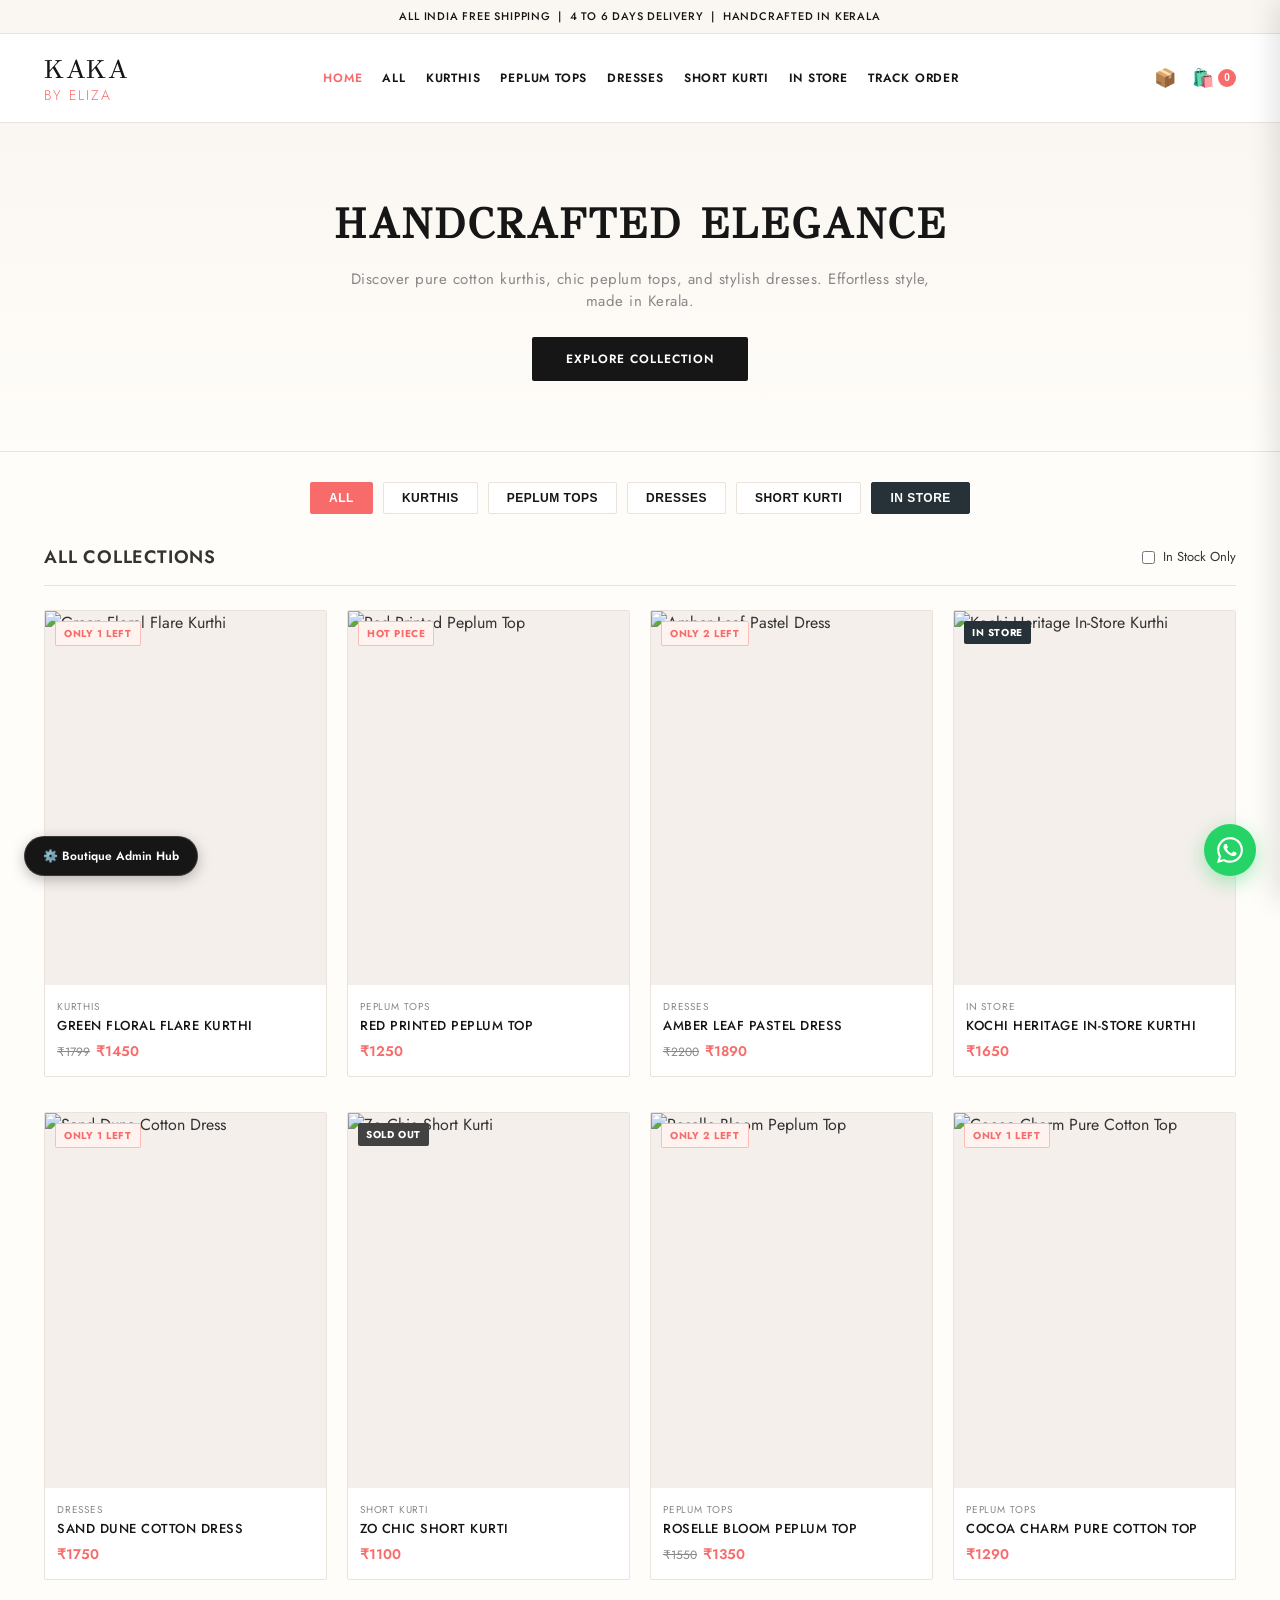
==== commit 70ae5d98: "feat: add WordPress Admin Hub (inc/admin-dashboard.php) and interactive Admin preview (demo/admin.ht" ====
--- a/demo/index.html
+++ b/demo/index.html
@@ -1028,6 +1028,11 @@
       </div>
     </div>
   </div>
+
+  <!-- Admin Switcher Pill -->
+  <a href="admin.html" style="position:fixed;bottom:24px;left:24px;background:#161616;color:#FFF;padding:10px 18px;border-radius:999px;font-size:12px;font-weight:600;text-decoration:none;box-shadow:0 4px 14px rgba(0,0,0,0.25);z-index:999;display:flex;align-items:center;gap:6px;border:1px solid rgba(255,255,255,0.15);">
+    ⚙️ Boutique Admin Hub
+  </a>
 
   <!-- WhatsApp Floating Support -->
   <a href="https://wa.me/919876543210?text=Hello%20Kaka%20by%20Eliza%2C%20I%20have%20an%20inquiry%20regarding%20your%20collection" target="_blank" class="wa-float-btn" title="Chat on WhatsApp">
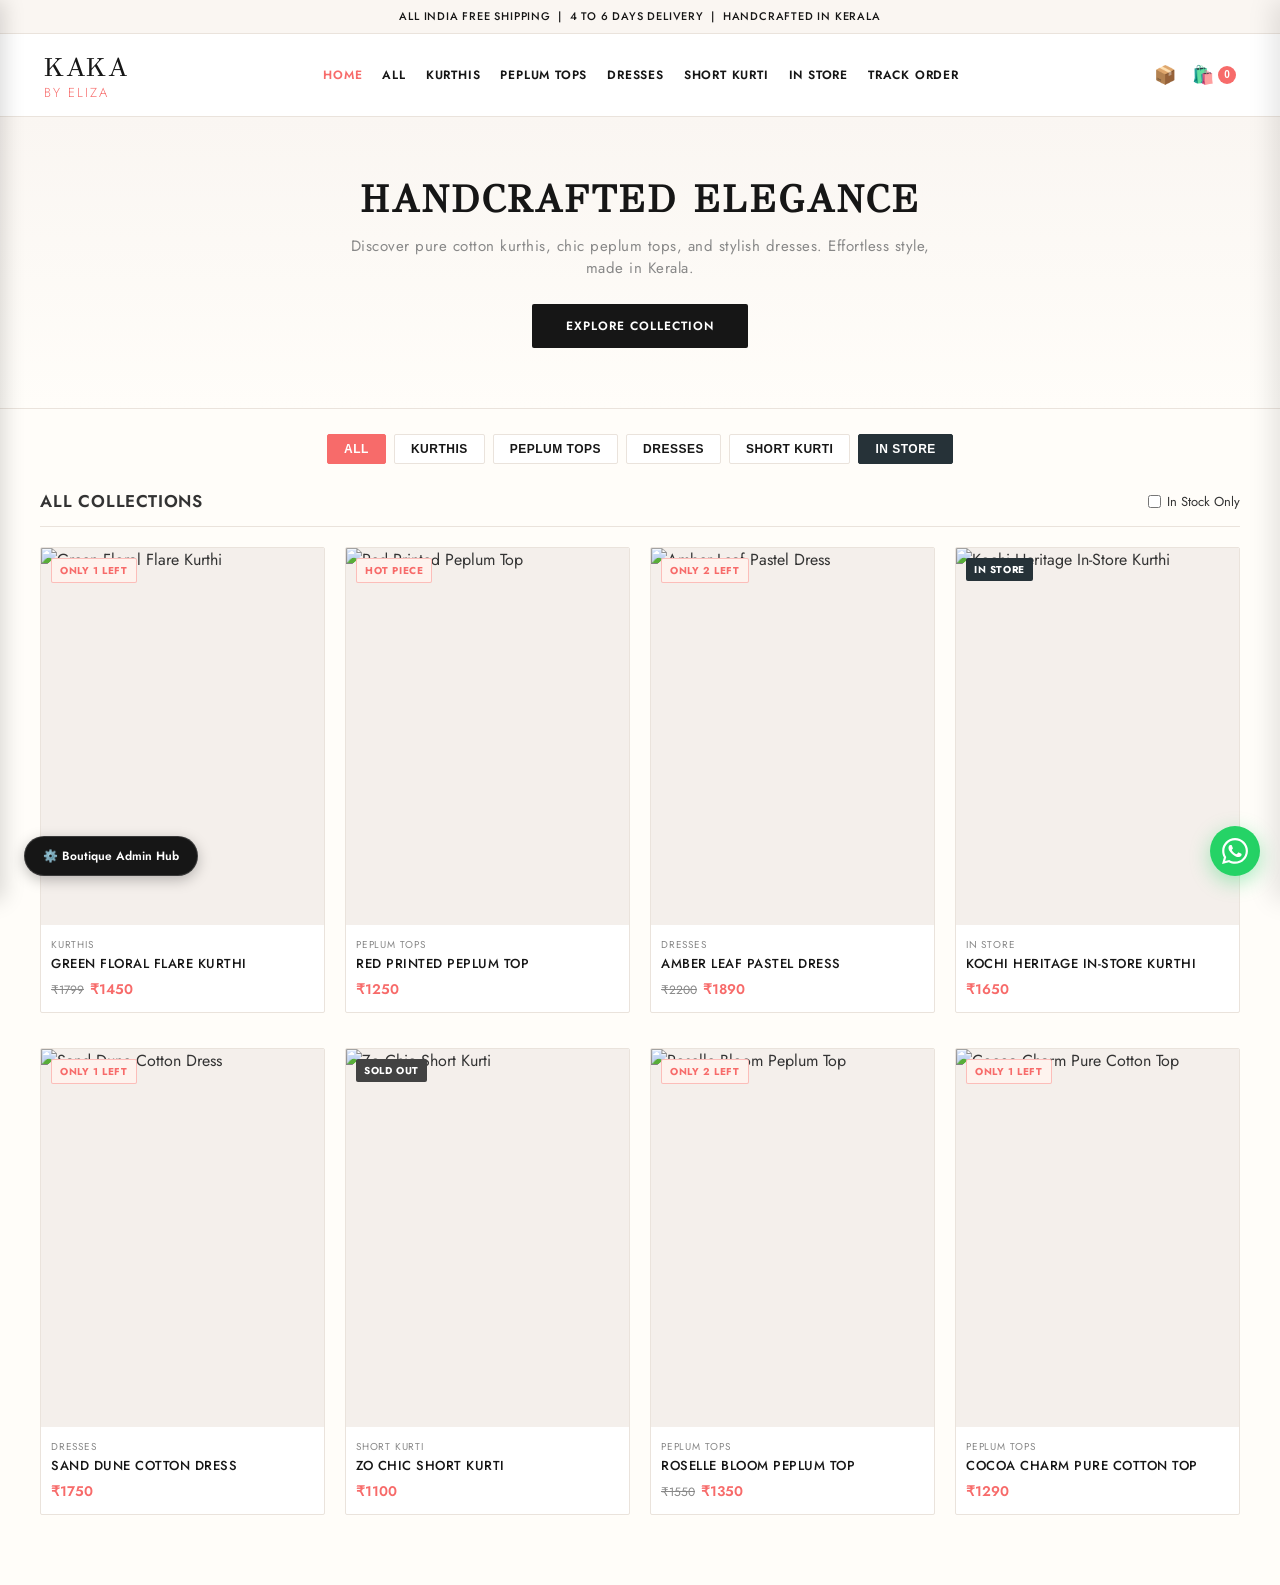
==== commit 921d960c: "fix(mobile): resolve navbar wrapping issue on phones with hamburger menu and slide-in drawer; add ro" ====
--- a/demo/index.html
+++ b/demo/index.html
@@ -2,7 +2,7 @@
 <html lang="en">
 <head>
   <meta charset="UTF-8">
-  <meta name="viewport" content="width=device-width, initial-scale=1.0">
+  <meta name="viewport" content="width=device-width, initial-scale=1.0, maximum-scale=1.0, user-scalable=no">
   <title>Kaka by Eliza — Exact Design System & Boutique Showcase</title>
   <link rel="preconnect" href="https://fonts.googleapis.com">
   <link rel="preconnect" href="https://fonts.gstatic.com" crossorigin>
@@ -44,7 +44,7 @@
       line-height: 1.5;
     }
 
-    /* Top Announcement Bar */
+    /* Top Announcement Bar (Exact Kaka Style) */
     .announcement-bar {
       background-color: var(--bg-sand);
       color: var(--color-dark);
@@ -59,7 +59,7 @@
 
     /* Main Header */
     header {
-      background: #FFFFFF;
+      background: #FFFFFF !important;
       border-bottom: 1px solid var(--border-color);
       position: sticky;
       top: 0;
@@ -69,10 +69,23 @@
     .header-container {
       max-width: 1240px;
       margin: 0 auto;
-      padding: 16px 24px;
+      padding: 14px 24px;
       display: flex;
       align-items: center;
       justify-content: space-between;
+      position: relative;
+    }
+
+    /* Mobile Hamburger Trigger */
+    .mobile-hamburger-btn {
+      display: none;
+      background: none;
+      border: none;
+      font-size: 24px;
+      color: var(--color-dark);
+      cursor: pointer;
+      padding: 4px 8px 4px 0;
+      line-height: 1;
     }
 
     .brand-logo {
@@ -80,24 +93,26 @@
       font-size: 26px;
       letter-spacing: 1.5px;
       text-transform: uppercase;
-      color: var(--color-dark);
+      color: var(--color-dark) !important;
       text-decoration: none;
+      display: inline-block;
     }
 
     .brand-logo span {
       font-family: var(--font-primary);
       color: var(--color-primary);
-      font-size: 14px;
+      font-size: 13px;
       letter-spacing: 2px;
       font-weight: 300;
       display: block;
       margin-top: -4px;
     }
 
+    /* Desktop Navigation Menu */
     nav.desktop-nav {
       display: flex;
       gap: 20px;
-      flex-wrap: wrap;
+      align-items: center;
     }
 
     nav.desktop-nav a {
@@ -108,6 +123,7 @@
       text-transform: uppercase;
       letter-spacing: 0.8px;
       transition: color 0.2s ease;
+      white-space: nowrap;
     }
 
     nav.desktop-nav a:hover, nav.desktop-nav a.active {
@@ -129,6 +145,7 @@
       display: flex;
       align-items: center;
       gap: 4px;
+      text-decoration: none;
     }
 
     .cart-badge {
@@ -144,21 +161,136 @@
       justify-content: center;
     }
 
+    /* ==========================================================================
+       Mobile Slide-In Navigation Drawer
+       ========================================================================== */
+    .mobile-drawer-overlay {
+      display: none;
+      position: fixed;
+      top: 0;
+      left: 0;
+      right: 0;
+      bottom: 0;
+      background: rgba(0, 0, 0, 0.55);
+      backdrop-filter: blur(2px);
+      z-index: 1050;
+    }
+
+    .mobile-drawer-overlay.open {
+      display: block;
+    }
+
+    .mobile-nav-drawer {
+      position: fixed;
+      top: 0;
+      left: 0;
+      width: 280px;
+      max-width: 80%;
+      height: 100%;
+      background: #FFFFFF;
+      z-index: 1060;
+      transform: translateX(-100%);
+      transition: transform 0.3s cubic-bezier(0.4, 0, 0.2, 1);
+      display: flex;
+      flex-direction: column;
+      box-shadow: 4px 0 20px rgba(0, 0, 0, 0.15);
+    }
+
+    .mobile-nav-drawer.open {
+      transform: translateX(0);
+    }
+
+    .mobile-drawer-header {
+      padding: 18px 20px;
+      border-bottom: 1px solid var(--border-color);
+      display: flex;
+      align-items: center;
+      justify-content: space-between;
+      background: var(--bg-sand);
+    }
+
+    .mobile-drawer-title {
+      font-size: 14px;
+      font-weight: 700;
+      text-transform: uppercase;
+      letter-spacing: 1px;
+      color: var(--color-dark);
+    }
+
+    .mobile-drawer-close {
+      background: none;
+      border: none;
+      font-size: 20px;
+      cursor: pointer;
+      color: var(--color-dark);
+    }
+
+    .mobile-drawer-links {
+      flex: 1;
+      overflow-y: auto;
+      padding: 16px 0;
+    }
+
+    .mobile-drawer-link {
+      display: block;
+      padding: 12px 24px;
+      color: var(--color-dark);
+      text-decoration: none;
+      font-size: 13px;
+      font-weight: 600;
+      text-transform: uppercase;
+      letter-spacing: 0.8px;
+      border-bottom: 1px solid #FAF6F2;
+      transition: all 0.2s;
+    }
+
+    .mobile-drawer-link:hover, .mobile-drawer-link.active {
+      color: var(--color-primary);
+      background: #FFF5F4;
+      padding-left: 28px;
+    }
+
+    .mobile-drawer-link.in-store {
+      color: #263238;
+      font-weight: 700;
+    }
+
+    .mobile-drawer-footer {
+      padding: 20px;
+      border-top: 1px solid var(--border-color);
+      background: var(--bg-sand);
+    }
+
+    .mobile-drawer-admin-btn {
+      display: block;
+      text-align: center;
+      background: var(--color-dark);
+      color: #FFF;
+      text-decoration: none;
+      padding: 11px;
+      border-radius: var(--radius);
+      font-size: 12px;
+      font-weight: 600;
+      text-transform: uppercase;
+      letter-spacing: 0.5px;
+    }
+
     /* Hero Banner */
     .hero-banner {
       background: linear-gradient(180deg, #FAF6F2 0%, #FFFDF9 100%);
-      padding: 70px 24px;
+      padding: 60px 20px;
       text-align: center;
       border-bottom: 1px solid var(--border-color);
     }
 
     .hero-banner h1 {
       font-family: var(--font-accent);
-      font-size: 42px;
+      font-size: 38px;
       letter-spacing: 2px;
       text-transform: uppercase;
       color: var(--color-dark);
       margin-bottom: 12px;
+      line-height: 1.2;
     }
 
     .hero-banner p {
@@ -187,13 +319,13 @@
       background: var(--color-dark-hover);
     }
 
-    /* Category Navigation Pills (Matching Kaka by Eliza Collections) */
+    /* Category Navigation Pills (Exact Collections from Kaka by Eliza) */
     .category-pills-wrap {
       max-width: 1240px;
-      margin: 30px auto 10px;
-      padding: 0 24px;
-      display: flex;
-      gap: 10px;
+      margin: 25px auto 10px;
+      padding: 0 16px;
+      display: flex;
+      gap: 8px;
       justify-content: center;
       flex-wrap: wrap;
     }
@@ -201,7 +333,7 @@
     .cat-pill {
       border: 1px solid var(--border-color);
       background: #FFFFFF;
-      padding: 8px 18px;
+      padding: 7px 16px;
       border-radius: var(--radius);
       font-size: 12px;
       font-weight: 600;
@@ -228,21 +360,21 @@
     /* Product Grid Section (Exact 4 Columns & 35px 20px gap) */
     .shop-section {
       max-width: 1240px;
-      margin: 30px auto 70px;
-      padding: 0 24px;
+      margin: 25px auto 70px;
+      padding: 0 20px;
     }
 
     .shop-header {
       display: flex;
       justify-content: space-between;
       align-items: center;
-      margin-bottom: 24px;
+      margin-bottom: 20px;
       border-bottom: 1px solid var(--border-color);
-      padding-bottom: 14px;
+      padding-bottom: 12px;
     }
 
     .shop-title {
-      font-size: 18px;
+      font-size: 17px;
       font-weight: 600;
       text-transform: uppercase;
       letter-spacing: 0.8px;
@@ -251,7 +383,7 @@
     .filter-instock-toggle {
       display: flex;
       align-items: center;
-      gap: 8px;
+      gap: 6px;
       font-size: 13px;
       cursor: pointer;
     }
@@ -260,19 +392,6 @@
       display: grid;
       grid-template-columns: repeat(4, 1fr);
       gap: var(--grid-gap-desktop);
-    }
-
-    @media (max-width: 991px) {
-      .product-grid {
-        grid-template-columns: repeat(3, 1fr);
-      }
-    }
-
-    @media (max-width: 768px) {
-      .product-grid {
-        grid-template-columns: repeat(2, 1fr);
-        gap: var(--grid-gap-mobile);
-      }
     }
 
     .product-card {
@@ -355,7 +474,7 @@
     }
 
     .product-info {
-      padding: 14px 12px;
+      padding: 12px 10px;
       display: flex;
       flex-direction: column;
       flex: 1;
@@ -456,13 +575,13 @@
     }
 
     .modal-details-col {
-      padding: 32px 28px;
+      padding: 28px 24px;
       display: flex;
       flex-direction: column;
     }
 
     .modal-title {
-      font-size: 22px;
+      font-size: 20px;
       font-weight: 600;
       text-transform: uppercase;
       letter-spacing: 0.8px;
@@ -471,15 +590,15 @@
     }
 
     .modal-price {
-      font-size: 20px;
+      font-size: 19px;
       font-weight: 700;
       color: var(--color-primary);
-      margin-bottom: 16px;
+      margin-bottom: 14px;
     }
 
     /* Exact Step 3: Stock Countdown Bar */
     .custom-stock-bar {
-      margin: 16px 0 22px;
+      margin: 14px 0 20px;
       padding: 12px 14px;
       background: #FEF3EE;
       border: 1px solid rgba(247, 107, 106, 0.3);
@@ -532,12 +651,13 @@
     .swatches-wrap {
       display: flex;
       gap: 8px;
-      margin-bottom: 24px;
+      margin-bottom: 20px;
+      flex-wrap: wrap;
     }
 
     .swatch-btn {
       min-width: 44px;
-      height: 40px;
+      height: 38px;
       padding: 0 12px;
       border: 1px solid var(--border-color);
       background: #FFF;
@@ -572,7 +692,7 @@
       background: var(--color-dark);
       color: #FFF;
       border: 1px solid var(--color-dark);
-      padding: 14px;
+      padding: 13px;
       border-radius: var(--radius);
       font-size: 13px;
       font-weight: 600;
@@ -599,7 +719,7 @@
       color: var(--color-muted);
       line-height: 1.6;
       border-top: 1px solid var(--border-color);
-      padding-top: 14px;
+      padding-top: 12px;
       margin-top: auto;
     }
 
@@ -624,7 +744,7 @@
       top: 0;
       right: 0;
       width: 100%;
-      max-width: 380px;
+      max-width: 360px;
       height: 100%;
       background: #FFFFFF;
       z-index: 1060;
@@ -685,20 +805,20 @@
     .cart-drawer-items {
       flex: 1;
       overflow-y: auto;
-      padding: 20px;
+      padding: 18px;
     }
 
     .cart-item-card {
       display: flex;
-      gap: 14px;
-      margin-bottom: 18px;
-      padding-bottom: 18px;
+      gap: 12px;
+      margin-bottom: 16px;
+      padding-bottom: 16px;
       border-bottom: 1px solid var(--border-color);
     }
 
     .cart-item-img {
-      width: 65px;
-      height: 85px;
+      width: 60px;
+      height: 80px;
       object-fit: cover;
       border-radius: var(--radius);
     }
@@ -708,36 +828,36 @@
     }
 
     .cart-item-name {
+      font-size: 12px;
+      font-weight: 600;
+      text-transform: uppercase;
+      color: var(--color-dark);
+    }
+
+    .cart-item-variant {
+      font-size: 11px;
+      color: var(--color-muted);
+      margin: 2px 0 4px;
+    }
+
+    .cart-item-price {
       font-size: 13px;
       font-weight: 600;
-      text-transform: uppercase;
-      color: var(--color-dark);
-    }
-
-    .cart-item-variant {
-      font-size: 12px;
-      color: var(--color-muted);
-      margin: 2px 0 6px;
-    }
-
-    .cart-item-price {
+      color: var(--color-primary);
+    }
+
+    .cart-drawer-footer {
+      padding: 18px;
+      border-top: 1px solid var(--border-color);
+      background: var(--bg-sand);
+    }
+
+    .cart-subtotal-row {
+      display: flex;
+      justify-content: space-between;
       font-size: 14px;
       font-weight: 600;
-      color: var(--color-primary);
-    }
-
-    .cart-drawer-footer {
-      padding: 20px;
-      border-top: 1px solid var(--border-color);
-      background: var(--bg-sand);
-    }
-
-    .cart-subtotal-row {
-      display: flex;
-      justify-content: space-between;
-      font-size: 15px;
-      font-weight: 600;
-      margin-bottom: 14px;
+      margin-bottom: 12px;
     }
 
     .checkout-btn {
@@ -745,7 +865,7 @@
       background: var(--color-dark);
       color: #FFF;
       border: 1px solid var(--color-dark);
-      padding: 14px;
+      padding: 13px;
       border-radius: var(--radius);
       font-size: 13px;
       font-weight: 600;
@@ -770,7 +890,7 @@
       display: none;
       align-items: center;
       justify-content: center;
-      padding: 20px;
+      padding: 16px;
     }
 
     .checkout-modal-overlay.open {
@@ -779,23 +899,25 @@
 
     .checkout-box {
       background: #FFF;
-      max-width: 500px;
+      max-width: 480px;
       width: 100%;
       border-radius: var(--radius);
-      padding: 28px;
+      padding: 24px;
       box-shadow: 0 20px 40px rgba(0, 0, 0, 0.25);
       position: relative;
+      max-height: 90vh;
+      overflow-y: auto;
     }
 
     .cashfree-badge {
       display: flex;
       align-items: center;
       gap: 8px;
-      padding: 10px 14px;
+      padding: 10px 12px;
       background: var(--bg-sand);
       border-radius: var(--radius);
-      font-size: 12px;
-      margin: 16px 0;
+      font-size: 11px;
+      margin: 14px 0;
       border: 1px solid var(--border-color);
     }
 
@@ -803,26 +925,109 @@
     .wa-float-btn {
       position: fixed;
       bottom: 24px;
-      right: 24px;
-      width: 52px;
-      height: 52px;
+      right: 20px;
+      width: 50px;
+      height: 50px;
       background: #25D366;
       border-radius: 50%;
       display: flex;
       align-items: center;
       justify-content: center;
       box-shadow: 0 6px 20px rgba(37, 211, 102, 0.4);
-      z-index: 999;
+      z-index: 998;
       cursor: pointer;
       text-decoration: none;
     }
 
+    /* Desktop Floating Admin Button */
+    .admin-pill-floating {
+      position: fixed;
+      bottom: 24px;
+      left: 24px;
+      background: #161616;
+      color: #FFF;
+      padding: 10px 18px;
+      border-radius: 999px;
+      font-size: 12px;
+      font-weight: 600;
+      text-decoration: none;
+      box-shadow: 0 4px 14px rgba(0,0,0,0.25);
+      z-index: 999;
+      display: flex;
+      align-items: center;
+      gap: 6px;
+      border: 1px solid rgba(255,255,255,0.15);
+    }
+
+    /* ==========================================================================
+       Mobile-First Responsive Adjustments (Fixes screenshot issue)
+       ========================================================================== */
+    @media (max-width: 991px) {
+      .product-grid {
+        grid-template-columns: repeat(3, 1fr);
+      }
+    }
+
     @media (max-width: 768px) {
+      .header-container {
+        padding: 12px 16px;
+      }
+
+      /* SHOW Hamburger on mobile */
+      .mobile-hamburger-btn {
+        display: block !important;
+      }
+
+      /* HIDE Desktop Navigation on mobile completely */
+      nav.desktop-nav {
+        display: none !important;
+      }
+
+      .brand-logo {
+        font-size: 21px;
+      }
+
+      .brand-logo span {
+        font-size: 11px;
+        letter-spacing: 1.5px;
+      }
+
+      .hero-banner {
+        padding: 40px 16px;
+      }
+
+      .hero-banner h1 {
+        font-size: 28px;
+        letter-spacing: 1px;
+      }
+
+      .hero-banner p {
+        font-size: 14px;
+      }
+
+      .product-grid {
+        grid-template-columns: repeat(2, 1fr);
+        gap: var(--grid-gap-mobile);
+      }
+
       .modal-box {
         grid-template-columns: 1fr;
       }
+
       .modal-img-col {
         height: 280px;
+      }
+
+      /* HIDE floating admin pill on mobile to avoid blocking category pills */
+      .admin-pill-floating {
+        display: none !important;
+      }
+
+      .wa-float-btn {
+        bottom: 20px;
+        right: 16px;
+        width: 48px;
+        height: 48px;
       }
     }
   </style>
@@ -834,11 +1039,16 @@
     All India Free Shipping &nbsp;|&nbsp; 4 to 6 Days Delivery &nbsp;|&nbsp; Handcrafted in Kerala
   </div>
 
-  <!-- Header -->
+  <!-- Header with Mobile Hamburger -->
   <header>
     <div class="header-container">
+      <!-- Mobile Hamburger Button -->
+      <button class="mobile-hamburger-btn" onclick="openMobileNav()" aria-label="Open Navigation Menu">☰</button>
+
+      <!-- Center Logo -->
       <a href="#" class="brand-logo">Kaka <span>by Eliza</span></a>
 
+      <!-- Desktop Navigation Menu (Hidden on phones) -->
       <nav class="desktop-nav">
         <a href="#" class="active">Home</a>
         <a href="#shop" onclick="filterCategory('All')">All</a>
@@ -850,6 +1060,7 @@
         <a href="#tracker" onclick="openTrackerModal()">Track Order</a>
       </nav>
 
+      <!-- Header Right Actions -->
       <div class="header-actions">
         <button class="header-icon-btn" onclick="openTrackerModal()" title="Track Order">📦</button>
         <button class="header-icon-btn" onclick="openCartDrawer()" title="Shopping Bag">
@@ -858,6 +1069,29 @@
       </div>
     </div>
   </header>
+
+  <!-- Mobile Slide-In Navigation Drawer -->
+  <div class="mobile-drawer-overlay" id="mobileDrawerOverlay" onclick="closeMobileNav()"></div>
+  <div class="mobile-nav-drawer" id="mobileNavDrawer">
+    <div class="mobile-drawer-header">
+      <span class="mobile-drawer-title">Boutique Menu</span>
+      <button class="mobile-drawer-close" onclick="closeMobileNav()">✕</button>
+    </div>
+    <div class="mobile-drawer-links">
+      <a href="#" class="mobile-drawer-link active" onclick="closeMobileNav()">🏠 Home</a>
+      <a href="#shop" class="mobile-drawer-link" onclick="closeMobileNav(); filterCategory('All')">👗 All Collections</a>
+      <a href="#shop" class="mobile-drawer-link" onclick="closeMobileNav(); filterCategory('Kurthis')">🌸 Kurthis</a>
+      <a href="#shop" class="mobile-drawer-link" onclick="closeMobileNav(); filterCategory('Peplum Tops')">✨ Peplum Tops</a>
+      <a href="#shop" class="mobile-drawer-link" onclick="closeMobileNav(); filterCategory('Dresses')">🎀 Dresses</a>
+      <a href="#shop" class="mobile-drawer-link" onclick="closeMobileNav(); filterCategory('Short Kurti')">🌿 Short Kurti</a>
+      <a href="#shop" class="mobile-drawer-link in-store" onclick="closeMobileNav(); filterCategory('In Store')">🏬 In Store Only</a>
+      <a href="#tracker" class="mobile-drawer-link" onclick="closeMobileNav(); openTrackerModal()">📦 Track Your Order</a>
+    </div>
+    <div class="mobile-drawer-footer">
+      <a href="admin.html" class="mobile-drawer-admin-btn">⚙️ Open Boutique Admin Hub</a>
+      <div style="font-size: 11px; color: #888; text-align: center; margin-top: 10px;">WhatsApp: +91 98765 43210</div>
+    </div>
+  </div>
 
   <!-- Hero Section -->
   <section class="hero-banner">
@@ -1029,12 +1263,12 @@
     </div>
   </div>
 
-  <!-- Admin Switcher Pill -->
-  <a href="admin.html" style="position:fixed;bottom:24px;left:24px;background:#161616;color:#FFF;padding:10px 18px;border-radius:999px;font-size:12px;font-weight:600;text-decoration:none;box-shadow:0 4px 14px rgba(0,0,0,0.25);z-index:999;display:flex;align-items:center;gap:6px;border:1px solid rgba(255,255,255,0.15);">
+  <!-- Desktop Floating Admin Switcher (Hidden on Mobile) -->
+  <a href="admin.html" class="admin-pill-floating">
     ⚙️ Boutique Admin Hub
   </a>
 
-  <!-- WhatsApp Floating Support -->
+  <!-- Floating WhatsApp Support -->
   <a href="https://wa.me/919876543210?text=Hello%20Kaka%20by%20Eliza%2C%20I%20have%20an%20inquiry%20regarding%20your%20collection" target="_blank" class="wa-float-btn" title="Chat on WhatsApp">
     <svg width="26" height="26" viewBox="0 0 24 24" fill="#FFFFFF">
       <path d="M.057 24l1.687-6.163c-1.041-1.804-1.588-3.849-1.587-5.946.003-6.556 5.338-11.891 11.893-11.891 3.181.001 6.167 1.24 8.413 3.488 2.245 2.248 3.481 5.236 3.48 8.414-.003 6.557-5.338 11.892-11.893 11.892-1.99-.001-3.951-.5-5.688-1.448l-6.305 1.654zm6.597-3.807c1.676.995 3.276 1.591 5.392 1.592 5.448 0 9.886-4.434 9.889-9.885.002-5.462-4.415-9.89-9.881-9.892-5.452 0-9.887 4.434-9.889 9.884-.001 2.225.651 3.891 1.746 5.634l-.999 3.648 3.742-.981zm11.387-5.464c-.074-.124-.272-.198-.57-.347-.297-.149-1.758-.868-2.031-.967-.272-.099-.47-.149-.669.149-.198.297-.768.967-.941 1.165-.173.198-.347.223-.644.074-.297-.149-1.255-.462-2.39-1.475-.883-.788-1.48-1.761-1.653-2.059-.173-.297-.018-.458.13-.606.134-.133.297-.347.446-.521.151-.172.2-.296.3-.495.099-.198.05-.372-.025-.521-.075-.148-.669-1.611-.916-2.206-.242-.579-.487-.501-.669-.51l-.57-.01c-.198 0-.52.074-.792.372s-1.04 1.016-1.04 2.479 1.065 2.876 1.213 3.074c.149.198 2.095 3.2 5.076 4.487.709.306 1.263.489 1.694.626.712.226 1.36.194 1.872.118.571-.085 1.758-.719 2.006-1.413.248-.695.248-1.29.173-1.414z"/>
@@ -1179,6 +1413,17 @@
     let selectedSize = null;
     let cart = [];
 
+    // Mobile Navigation Controls
+    function openMobileNav() {
+      document.getElementById('mobileNavDrawer').classList.add('open');
+      document.getElementById('mobileDrawerOverlay').classList.add('open');
+    }
+
+    function closeMobileNav() {
+      document.getElementById('mobileNavDrawer').classList.remove('open');
+      document.getElementById('mobileDrawerOverlay').classList.remove('open');
+    }
+
     // Render Product Cards (Exact 4 Columns & 35px 20px gap)
     function renderProducts() {
       const grid = document.getElementById('productGrid');
@@ -1226,6 +1471,9 @@
       currentCategory = cat;
       document.querySelectorAll('.cat-pill').forEach(btn => {
         btn.classList.toggle('active', btn.textContent === cat);
+      });
+      document.querySelectorAll('.mobile-drawer-link').forEach(link => {
+        link.classList.toggle('active', link.textContent.includes(cat));
       });
       document.getElementById('catalogTitle').textContent = cat === 'All' ? 'All Collections' : cat;
       renderProducts();
